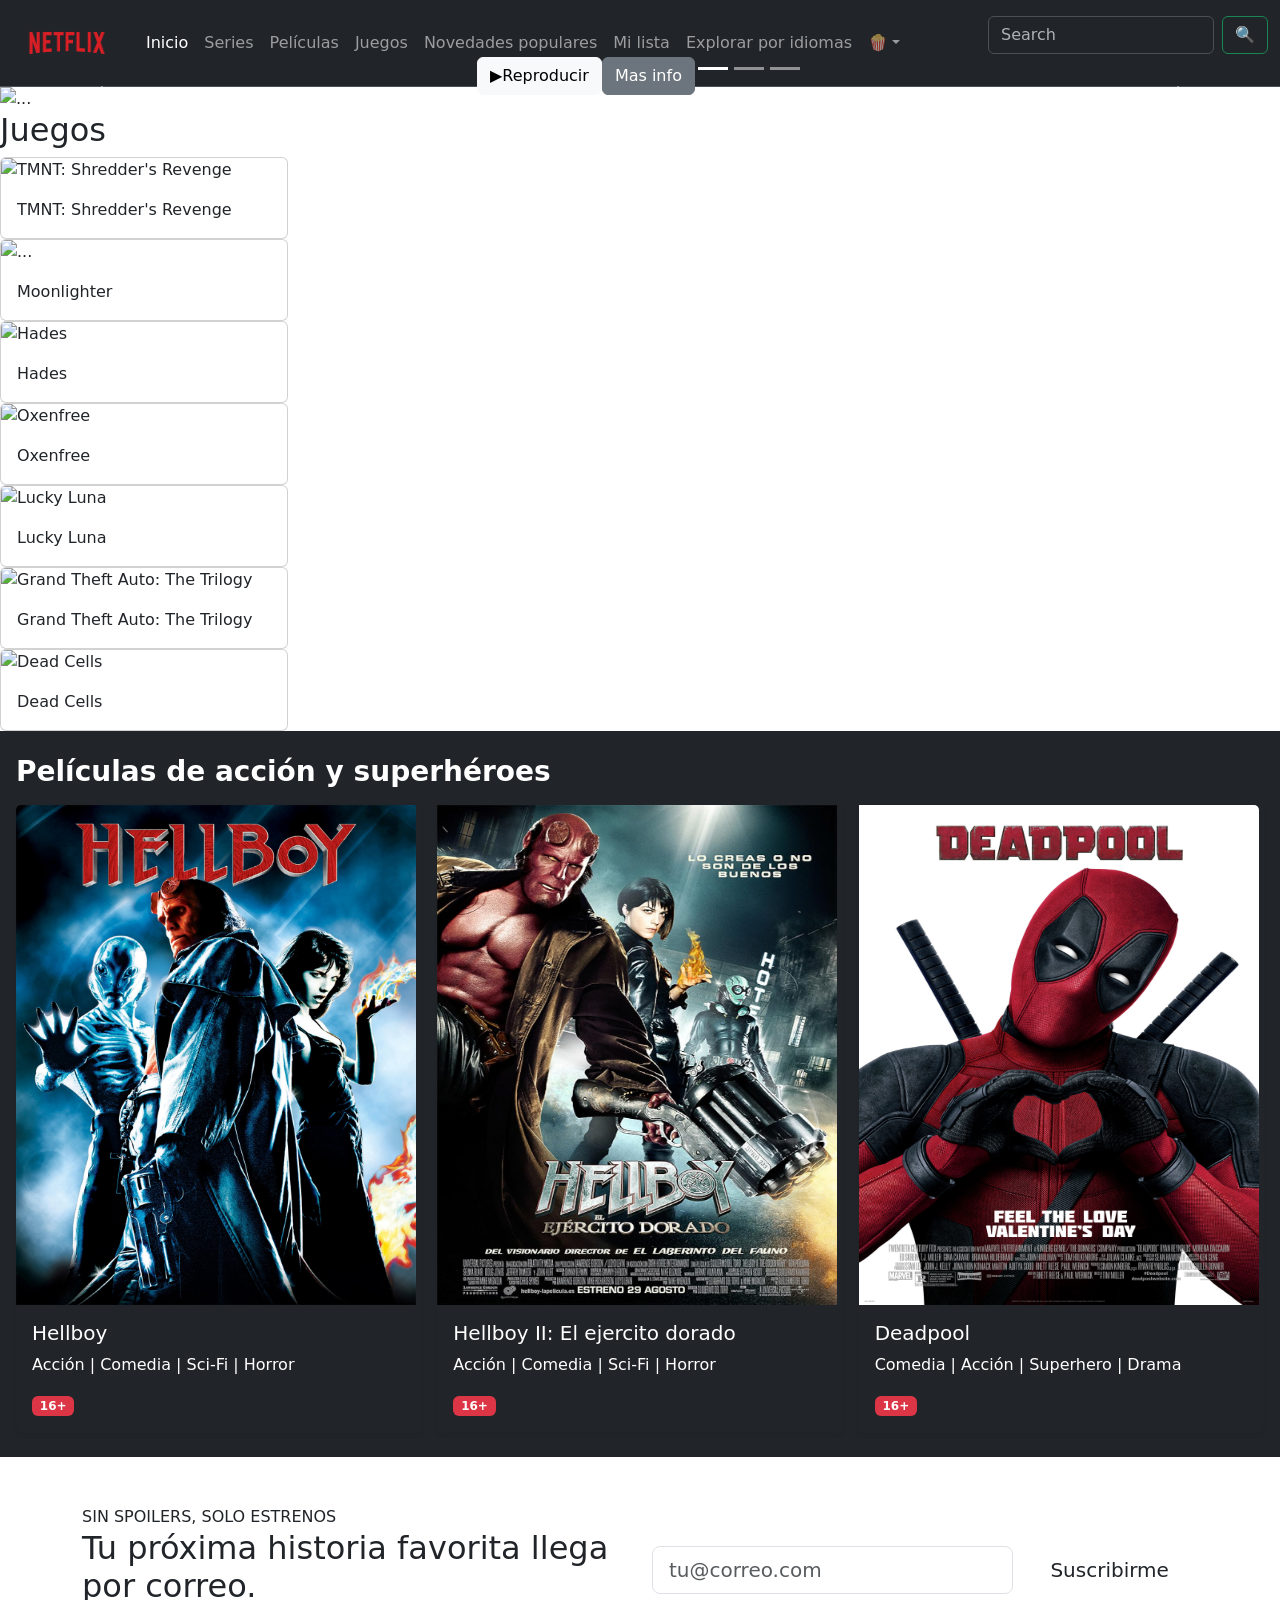
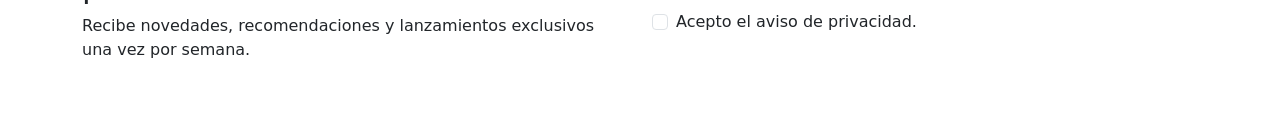
==== index.html @ c95ca537 "Merge pull request #9 from FernandoRupertoC/Alberto Nav bar versión final" ====
<!DOCTYPE html>
<html lang="en">
<head>
    <meta charset="UTF-8">
    <meta name="viewport" content="width=device-width, initial-scale=1.0">

    <title>Netflex</title>

    <!--!Este link es para usar Bootstrap-->
    <link href="https://cdn.jsdelivr.net/npm/bootstrap@5.3.8/dist/css/bootstrap.min.css" rel="stylesheet" integrity="sha384-sRIl4kxILFvY47J16cr9ZwB07vP4J8+LH7qKQnuqkuIAvNWLzeN8tE5YBujZqJLB" crossorigin="anonymous">
</head>
  <body>
      <!--
    ===========================
        Nav var de Netflex
    ===========================
    -->

<nav class="navbar navbar-expand-lg bg-dark border-bottom border-body" data-bs-theme="dark">
  <div class="container-fluid">
    <a class="navbar-brand" href="#"><img src="/navbarimages/Netflix-Logo-Streaming-Platform-765.png" alt="Netflix" width="110" height="60"></a>
    <button class="navbar-toggler" type="button" data-bs-toggle="collapse" data-bs-target="#navbarSupportedContent" aria-controls="navbarSupportedContent" aria-expanded="false" aria-label="Toggle navigation">
      <span class="navbar-toggler-icon"></span>
    </button>
    <div class="collapse navbar-collapse" id="navbarSupportedContent">
      <ul class="navbar-nav me-auto mb-2 mb-lg-0">
        <li class="nav-item">
          <a class="nav-link active" aria-current="page" href="#">Inicio</a>
        </li>
        <li class="nav-item">
          <a class="nav-link" href="#">Series</a>
        </li>
        <li class="nav-item">
          <a class="nav-link" href="#">Películas</a>
        </li>
        <li class="nav-item">
          <a class="nav-link" href="#">Juegos</a>
        </li>
        <li class="nav-item">
          <a class="nav-link" href="#">Novedades populares</a>
        </li>
        <li class="nav-item">
          <a class="nav-link" href="#">Mi lista</a>
        </li>
        <li class="nav-item">
          <a class="nav-link" href="#">Explorar por idiomas</a>
        </li>
        <li class="nav-item dropdown">
          <a class="nav-link dropdown-toggle" href="#" role="button" data-bs-toggle="dropdown" aria-expanded="false">
            🍿​
          </a>
          <ul class="dropdown-menu">
            <li><a class="dropdown-item" href="#">✏️​ Administrar perfiles</a></li>
            <li><a class="dropdown-item" href="#">​🔁​ Transferir perfil</a></li>
            <li><a class="dropdown-item" href="#">👤​ Cuenta</a></li>
            <li><a class="dropdown-item" href="#">​❔​ Centro de ayuda</a></li>
            <li><hr class="dropdown-divider"></li>
            <li><a class="dropdown-item" href="#">Cerrar sesión en Netflix</a></li>
          </ul>
        </li>
      </ul>
      <ul>
      <form class="d-flex" role="search">
        <input class="form-control me-2" type="search" placeholder="Search" aria-label="Search"/>
        <button class="btn btn-outline-success" type="submit">​🔍​</button>
      </form>
      </ul>
    </div>
  </div>
</nav>
    
 
 <!--*MAFER CARRUSEL-->

<div id="carouselExampleIndicators" class="carousel slide">
  <div class="carousel-indicators">
    <button type="button" class="btn btn-light">▶Reproducir</button>
    <hr>
    <button type="button" class="btn btn-secondary">Mas info</button>


    <button type="button" data-bs-target="#carouselExampleIndicators" data-bs-slide-to="0" class="active" aria-current="true" aria-label="Slide 1"></button>
    <button type="button" data-bs-target="#carouselExampleIndicators" data-bs-slide-to="1" aria-label="Slide 2"></button>
    <button type="button" data-bs-target="#carouselExampleIndicators" data-bs-slide-to="2" aria-label="Slide 3"></button>
  </div>
  <div class="carousel-inner">
    <div class="carousel-item active">
      <img src="https://is4-ssl.mzstatic.com/image/thumb/Video113/v4/2e/69/f1/2e69f1dd-d31d-38ae-198b-12a374a0526f/SPE_SPINSW_TH_SE_ARTWORK_SV_3840x2160_1QL6YU000000FZ.png/1200x675.jpg" class="d-block w-100" alt="...">
    </div>
    <div class="carousel-item">
      <img src="https://www.beartai.com/wp-content/uploads/2024/06/FI_Demon-Slayer-Kimetsu-no-Yaiba-the-Movie-Infinity-Castle-Arc-1320x693.jpg" class="d-block w-100" alt="...">
    <script src="https://cdn.jsdelivr.net/npm/bootstrap@5.3.3/dist/js/bootstrap.bundle.min.js"></script>
  <script src="script.js"></script>
    </div>
    <div class="carousel-item">
      <img src="https://img.youtube.com/vi/kQdEHQLHDAI/maxresdefault.jpg" class="d-block w-100" alt="...">
    </div>
  </div>
  <button class="carousel-control-prev" type="button" data-bs-target="#carouselExampleIndicators" data-bs-slide="prev">
    <span class="carousel-control-prev-icon" aria-hidden="true"></span>
    <span class="visually-hidden">Previous</span>
  </button>
  <button class="carousel-control-next" type="button" data-bs-target="#carouselExampleIndicators" data-bs-slide="next">
    <span class="carousel-control-next-icon" aria-hidden="true"></span>
    <span class="visually-hidden">Next</span>
  </button>
</div>

 <!--*MAFER CARRUSEL-->

    <h2>Juegos</h2>

<div class="contenedor-tarjetas">
<div class="card " style="width: 18rem;">
  <img src="https://articles-img.sftcdn.net/t_article_cover_l/auto-mapping-folder/sites/2/2023/01/tortugas-ninja-netflix.jpg" class="card-img-top" alt="TMNT: Shredder's Revenge">
  <div class="card-body">
    <p class="card-text">TMNT: Shredder's Revenge</p>
  </div>
</div>

    <div class="card " style="width: 18rem;">
  <img src="https://occ-0-3012-1009.1.nflxso.net/dnm/api/v6/0Qzqdxw-HG1AiOKLWWPsFOUDA2E/AAAABYwStB2NzxC0KpirjrKNgw7plBpeJzs1xCyd0CqsiJ8aAxTYHX8dlCqKi4MT5ssxJWsmOSenJ6CgERBZUssrP_tGD2C7b0C5T-BqdUmakwvCVeO9McRZUefPr0LwXe8zsK9tn-_jPRw.jpg?r=7d8" class="card-img-top" alt="...">
  <div class="card-body">
    <p class="card-text">Moonlighter</p>
  </div>
</div>


<div class="card" style="width: 18rem;">
  <img src="https://tse1.mm.bing.net/th/id/OIP.4-9qTbn08HLfIDRMnnzxEQHaEK?r=0&rs=1&pid=ImgDetMain&o=7&rm=3" class="card-img-top " alt="Hades">
  <div class="card-body">
    <p class="card-text">Hades</p>
  </div>
</div>

<div class="card" style="width: 18rem;">
  <img src="https://static0.gamerantimages.com/wordpress/wp-content/uploads/2022/09/oxenfree-netflix-edition.jpg" class="card-img-top" alt="Oxenfree">
  <div class="card-body">
    <p class="card-text">Oxenfree</p>
  </div>
</div>

<div class="card" style="width: 18rem;">
  <img src="https://tse2.mm.bing.net/th/id/OIP.qDnsxLvu_Z06v_6sjwwx9AHaEK?r=0&rs=1&pid=ImgDetMain&o=7&rm=3" class="card-img-top" alt="Lucky Luna">
  <div class="card-body">
    <p class="card-text">Lucky Luna</p>
  </div>
</div>

<div class="card" style="width: 18rem;">
  <img src="https://www.rockstarmag.fr/wp-content/uploads/2021/11/vague-nouvelles-images-gta-the-trilogy-the-definitive-edition-uai-1440x1080.jpg" class="card-img-top" alt="Grand Theft Auto: The Trilogy">
  <div class="card-body">
    <p class="card-text">Grand Theft Auto: The Trilogy</p>
  </div>
</div>

<div class="card" style="width: 18rem;">
  <img src="https://play-lh.googleusercontent.com/atNdlGVz0zpkbMSrHuparJNch_oDaVueNxjCQTTTBeqK8bAAABjW4ueODRUMDh5m9lw" class="card-img-top" alt="Dead Cells">
  <div class="card-body">
    <p class="card-text">Dead Cells</p>
  </div>
</div>
</div>
 
    <!--*Cards by devani-->
<section class="netflix-catalog bg-dark text-white py-4 px-3">
  <h3 class="mb-3 fw-bold">Películas de acción y superhéroes</h3>
  <div class="card-group gap-3">

  <!--Película Hellboy-->
    <div class="card bg-dark text-white border-0 shadow-sm">
      <img src="assets/hellboy.jpg" class="card-img-top img-fluid" style="width:400px; height: 500px;" alt="Hellboy">
      <div class="card-body">
        <h5 class="card-title">Hellboy</h5>
        <p class="card-text">Acción | Comedia | Sci-Fi | Horror</p>
        <span class="badge bg-danger">16+</span>
      </div>
    </div>

    <!--Película Hellboy II-->
    <div class="card bg-dark text-white border-0 shadow-sm">
      <img src="assets/hellboy2.jpg" class="card-img-top img-fluid" style="width:400px; height: 500px;" alt="Hellboy II: El ejercito dorado">
      <div class="card-body">
        <h5 class="card-title">Hellboy II: El ejercito dorado</h5>
        <p class="card-text">Acción | Comedia | Sci-Fi | Horror</p>
        <span class="badge bg-danger">16+</span>
      </div>
    </div>

    <!--Película Deadpool-->
    <div class="card bg-dark text-white border-0 shadow-sm">
      <img src="assets/deadpool.jpg" class="card-img-top img-fluid" style="width:400px; height: 500px;" alt="...">
      <div class="card-body">
        <h5 class="card-title">Deadpool</h5>
        <p class="card-text">Comedia | Acción | Superhero | Drama</p>
        <span class="badge bg-danger">16+</span>
      </div>
    </div>
  </div>

</section>

    
<!-- Sección completa del formulario -->
<section class="container py-5">

    <div class="newsletter row g-4 align-items-center">

        <!-- Texto del lado izquierdo -->
        <div class="col-lg-6 newsletter-texto">

            <span class="sobrelinea">
                SIN SPOILERS, SOLO ESTRENOS
            </span>

            <h2>
                Tu próxima historia favorita llega por correo.
            </h2>

            <p>
                Recibe novedades, recomendaciones y lanzamientos
                exclusivos una vez por semana.
            </p>

        </div>

        <!-- Formulario del lado derecho -->
        <div class="col-lg-6">

            <!-- Alerta de confirmación -->
            <div
                id="mensajeExito"
                class="alert alert-success alert-dismissible fade d-none"
                role="alert">

                <strong>¡Registro completo!</strong>
                Revisa tu correo para confirmar.

                <button
                    type="button"
                    class="btn-close"
                    aria-label="Cerrar">
                </button>

            </div>

            <form id="formularioSuscripcion" class="row g-2">

                <!-- Correo electrónico -->
                <div class="col-md-8">

                    <label for="correo" class="visually-hidden">
                        Correo electrónico
                    </label>




                    <input
                        id="correo"
                        class="form-control form-control-lg"
                        type="email"
                        placeholder="tu@correo.com"
                        required>


                </div>

                <!-- Botón -->
                <div class="col-md-4 d-grid">

                    <button
                        class="btn btn-acento btn-lg"
                        type="submit">

                        Suscribirme
                    </button>

                </div>

                <!-- Aviso de privacidad -->
                <div class="col-12 mt-3">

                    <div class="form-check">

                        <input
                            class="form-check-input"
                            type="checkbox"
                            id="privacidad"
                            required>

                        <label
                            class="form-check-label"
                            for="privacidad">

                            Acepto el aviso de privacidad.
                        </label>

                    </div>

                </div>

            </form>

        </div>

    </div>

</section>

    


   <!--!Este va hasta el final del body-->
    <script src="https://cdn.jsdelivr.net/npm/bootstrap@5.3.8/dist/js/bootstrap.bundle.min.js" integrity="sha384-FKyoEForCGlyvwx9Hj09JcYn3nv7wiPVlz7YYwJrWVcXK/BmnVDxM+D2scQbITxI" crossorigin="anonymous"></script>
</body>
</html>
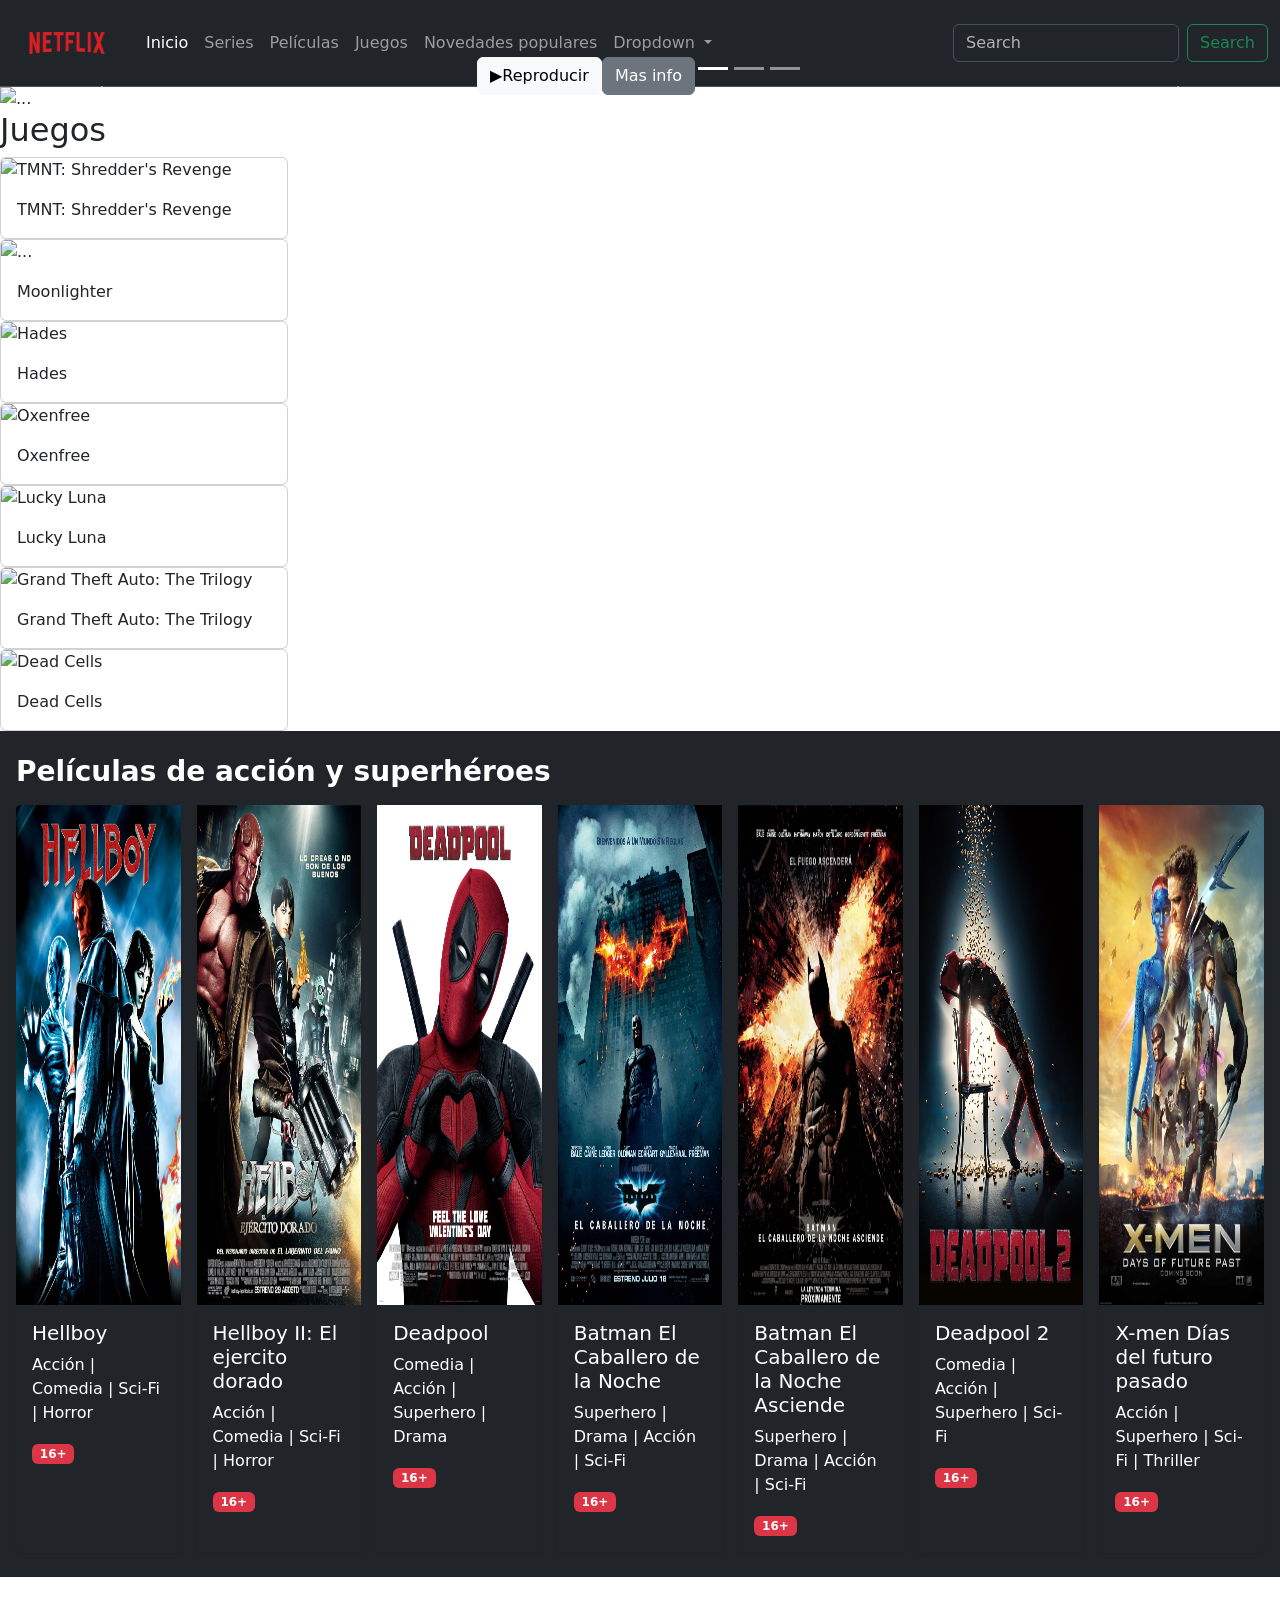
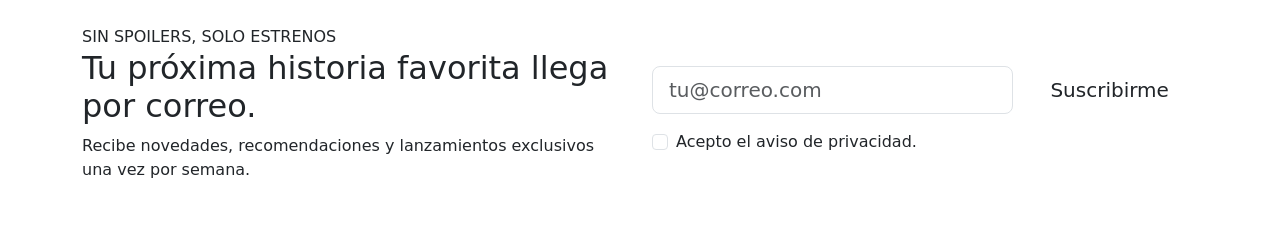
==== commit 1155817d: "Se agregaron más cards de películas" ====
--- a/index.html
+++ b/index.html
@@ -39,32 +39,22 @@
         <li class="nav-item">
           <a class="nav-link" href="#">Novedades populares</a>
         </li>
-        <li class="nav-item">
-          <a class="nav-link" href="#">Mi lista</a>
-        </li>
-        <li class="nav-item">
-          <a class="nav-link" href="#">Explorar por idiomas</a>
-        </li>
         <li class="nav-item dropdown">
           <a class="nav-link dropdown-toggle" href="#" role="button" data-bs-toggle="dropdown" aria-expanded="false">
-            🍿​
+            Dropdown
           </a>
           <ul class="dropdown-menu">
-            <li><a class="dropdown-item" href="#">✏️​ Administrar perfiles</a></li>
-            <li><a class="dropdown-item" href="#">​🔁​ Transferir perfil</a></li>
-            <li><a class="dropdown-item" href="#">👤​ Cuenta</a></li>
-            <li><a class="dropdown-item" href="#">​❔​ Centro de ayuda</a></li>
+            <li><a class="dropdown-item" href="#">Action</a></li>
+            <li><a class="dropdown-item" href="#">Another action</a></li>
             <li><hr class="dropdown-divider"></li>
-            <li><a class="dropdown-item" href="#">Cerrar sesión en Netflix</a></li>
+            <li><a class="dropdown-item" href="#">Something else here</a></li>
           </ul>
         </li>
       </ul>
-      <ul>
       <form class="d-flex" role="search">
         <input class="form-control me-2" type="search" placeholder="Search" aria-label="Search"/>
-        <button class="btn btn-outline-success" type="submit">​🔍​</button>
+        <button class="btn btn-outline-success" type="submit">Search</button>
       </form>
-      </ul>
     </div>
   </div>
 </nav>
@@ -169,7 +159,7 @@
 
   <!--Película Hellboy-->
     <div class="card bg-dark text-white border-0 shadow-sm">
-      <img src="assets/hellboy.jpg" class="card-img-top img-fluid" style="width:400px; height: 500px;" alt="Hellboy">
+      <img src="assets/hellboy.jpg" class="card-img-top img-fluid" style="width:300px; height: 500px;" alt="Hellboy">
       <div class="card-body">
         <h5 class="card-title">Hellboy</h5>
         <p class="card-text">Acción | Comedia | Sci-Fi | Horror</p>
@@ -179,7 +169,7 @@
 
     <!--Película Hellboy II-->
     <div class="card bg-dark text-white border-0 shadow-sm">
-      <img src="assets/hellboy2.jpg" class="card-img-top img-fluid" style="width:400px; height: 500px;" alt="Hellboy II: El ejercito dorado">
+      <img src="assets/hellboy2.jpg" class="card-img-top img-fluid" style="width:300px; height: 500px;" alt="Hellboy II: El ejercito dorado">
       <div class="card-body">
         <h5 class="card-title">Hellboy II: El ejercito dorado</h5>
         <p class="card-text">Acción | Comedia | Sci-Fi | Horror</p>
@@ -189,13 +179,55 @@
 
     <!--Película Deadpool-->
     <div class="card bg-dark text-white border-0 shadow-sm">
-      <img src="assets/deadpool.jpg" class="card-img-top img-fluid" style="width:400px; height: 500px;" alt="...">
+      <img src="assets/deadpool.jpg" class="card-img-top img-fluid" style="width:300px; height: 500px;" alt="Deadpool">
       <div class="card-body">
         <h5 class="card-title">Deadpool</h5>
         <p class="card-text">Comedia | Acción | Superhero | Drama</p>
         <span class="badge bg-danger">16+</span>
       </div>
     </div>
+
+    <!--Película Batman:Dark Knight-->
+    <div class="card bg-dark text-white border-0 shadow-sm">
+      <img src="assets/batman-darknight.jpg" class="card-img-top img-fluid" style="width:300px; height: 500px;" alt="Batman El Caballero de la Noche">
+      <div class="card-body">
+        <h5 class="card-title">Batman El Caballero de la Noche</h5>
+        <p class="card-text">Superhero | Drama | Acción | Sci-Fi </p>
+        <span class="badge bg-danger">16+</span>
+      </div>
+    </div>
+
+    <!--Película Batman:El caballero de la noche asciende-->
+    <div class="card bg-dark text-white border-0 shadow-sm">
+      <img src="assets/batman-asciende.png" class="card-img-top img-fluid" style="width:300px; height: 500px;" alt="Batman El Caballero de la Noche Asciende">
+      <div class="card-body">
+        <h5 class="card-title">Batman El Caballero de la Noche Asciende</h5>
+        <p class="card-text">Superhero | Drama | Acción | Sci-Fi </p>
+        <span class="badge bg-danger">16+</span>
+      </div>
+    </div>
+
+    <!--Película Deadpool 2-->
+    <div class="card bg-dark text-white border-0 shadow-sm">
+      <img src="assets/deadpool2.jpeg" class="card-img-top img-fluid" style="width:300px; height: 500px;" alt="Deadpool 2">
+      <div class="card-body">
+        <h5 class="card-title">Deadpool 2</h5>
+        <p class="card-text">Comedia | Acción | Superhero | Sci-Fi </p>
+        <span class="badge bg-danger">16+</span>
+      </div>
+    </div>
+
+    <!--Película X-men Días del futuro pasado-->
+    <div class="card bg-dark text-white border-0 shadow-sm">
+      <img src="assets/x-men-diasfuturopasado.jpg" class="card-img-top img-fluid" style="width:300px; height: 500px;" alt="X-men Días del futuro pasado">
+      <div class="card-body">
+        <h5 class="card-title">X-men Días del futuro pasado</h5>
+        <p class="card-text">Acción | Superhero | Sci-Fi | Thriller</p>
+        <span class="badge bg-danger">16+</span>
+      </div>
+    </div>
+
+
   </div>
 
 </section>
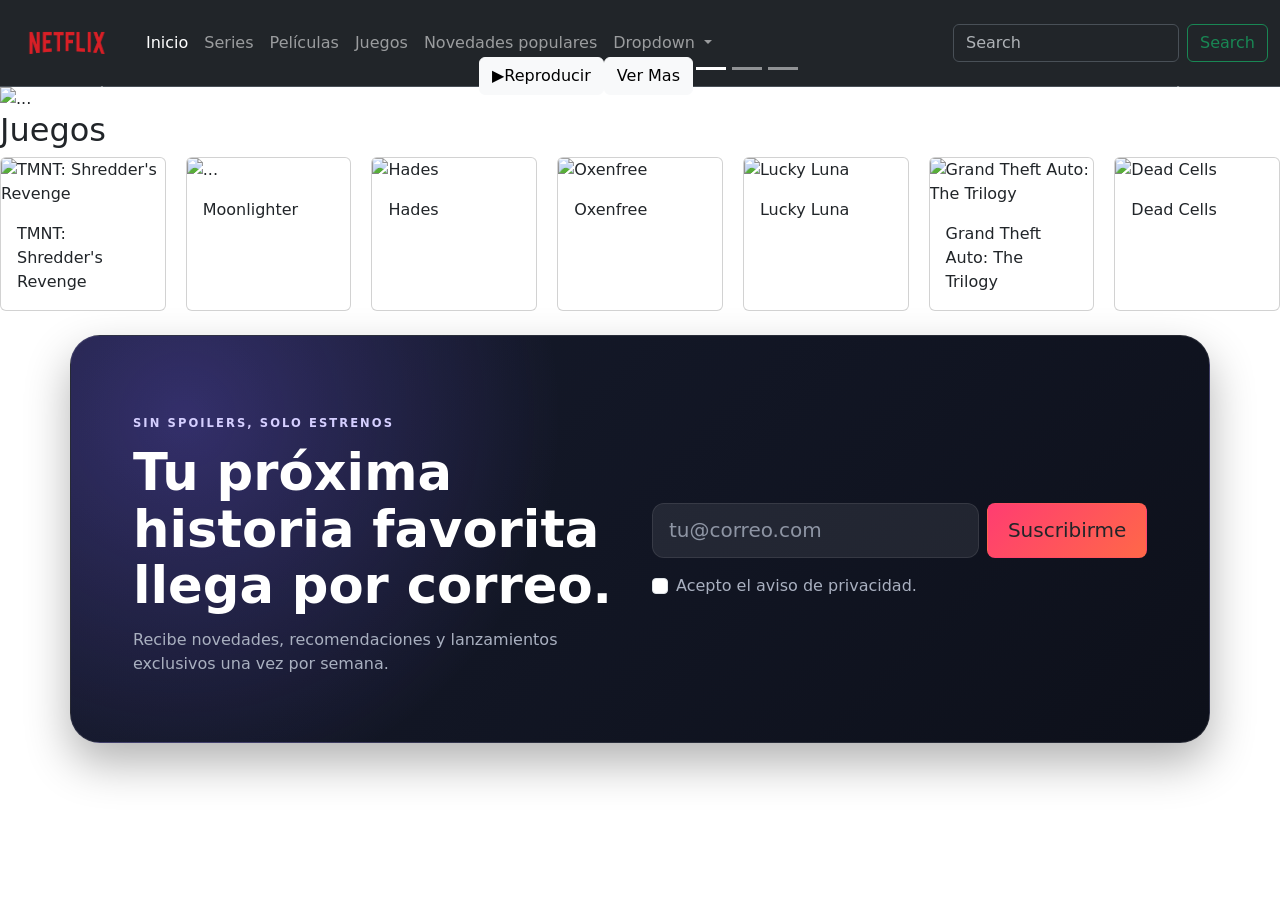
==== commit c2c0e08c: "modal spiderman into universe" ====
--- a/index.html
+++ b/index.html
@@ -3,12 +3,18 @@
 <head>
     <meta charset="UTF-8">
     <meta name="viewport" content="width=device-width, initial-scale=1.0">
-
+    <title>Document</title>
+    <!-- Bootstrap CSS -->
+    <link
+    href="https://cdn.jsdelivr.net/npm/bootstrap@5.3.3/dist/css/bootstrap.min.css"
+    rel="stylesheet">
+    <link rel="stylesheet" href="styles.css">
     <title>Netflex</title>
 
     <!--!Este link es para usar Bootstrap-->
     <link href="https://cdn.jsdelivr.net/npm/bootstrap@5.3.8/dist/css/bootstrap.min.css" rel="stylesheet" integrity="sha384-sRIl4kxILFvY47J16cr9ZwB07vP4J8+LH7qKQnuqkuIAvNWLzeN8tE5YBujZqJLB" crossorigin="anonymous">
-</head>
+
+  </head>
   <body>
       <!--
     ===========================
@@ -64,9 +70,20 @@
 
 <div id="carouselExampleIndicators" class="carousel slide">
   <div class="carousel-indicators">
-    <button type="button" class="btn btn-light">▶Reproducir</button>
+    <button type="button" class="btn btn-light" >▶Reproducir</button>
     <hr>
-    <button type="button" class="btn btn-secondary">Mas info</button>
+     <button type="button" class="btn btn-light" >Ver Mas</button>
+    <!--
+     <button
+    type="button"
+    class="btn btn-light"
+    data-bs-toggle="modal"
+    data-bs-target="#modalSpiderman">
+
+    Ver más
+</button>
+    -->
+   
 
 
     <button type="button" data-bs-target="#carouselExampleIndicators" data-bs-slide-to="0" class="active" aria-current="true" aria-label="Slide 1"></button>
@@ -75,7 +92,8 @@
   </div>
   <div class="carousel-inner">
     <div class="carousel-item active">
-      <img src="https://is4-ssl.mzstatic.com/image/thumb/Video113/v4/2e/69/f1/2e69f1dd-d31d-38ae-198b-12a374a0526f/SPE_SPINSW_TH_SE_ARTWORK_SV_3840x2160_1QL6YU000000FZ.png/1200x675.jpg" class="d-block w-100" alt="...">
+      <img  data-bs-toggle="modal"
+    data-bs-target="#modalSpiderman" src="https://is4-ssl.mzstatic.com/image/thumb/Video113/v4/2e/69/f1/2e69f1dd-d31d-38ae-198b-12a374a0526f/SPE_SPINSW_TH_SE_ARTWORK_SV_3840x2160_1QL6YU000000FZ.png/1200x675.jpg" class="d-block w-100" alt="...">
     </div>
     <div class="carousel-item">
       <img src="https://www.beartai.com/wp-content/uploads/2024/06/FI_Demon-Slayer-Kimetsu-no-Yaiba-the-Movie-Infinity-Castle-Arc-1320x693.jpg" class="d-block w-100" alt="...">
@@ -83,7 +101,8 @@
   <script src="script.js"></script>
     </div>
     <div class="carousel-item">
-      <img src="https://img.youtube.com/vi/kQdEHQLHDAI/maxresdefault.jpg" class="d-block w-100" alt="...">
+      <img data-bs-toggle="modal"
+    data-bs-target="#modalYou" src="https://img.youtube.com/vi/kQdEHQLHDAI/maxresdefault.jpg" class="d-block w-100" alt="...">
     </div>
   </div>
   <button class="carousel-control-prev" type="button" data-bs-target="#carouselExampleIndicators" data-bs-slide="prev">
@@ -151,87 +170,6 @@
   </div>
 </div>
 </div>
- 
-    <!--*Cards by devani-->
-<section class="netflix-catalog bg-dark text-white py-4 px-3">
-  <h3 class="mb-3 fw-bold">Películas de acción y superhéroes</h3>
-  <div class="card-group gap-3">
-
-  <!--Película Hellboy-->
-    <div class="card bg-dark text-white border-0 shadow-sm">
-      <img src="assets/hellboy.jpg" class="card-img-top img-fluid" style="width:300px; height: 500px;" alt="Hellboy">
-      <div class="card-body">
-        <h5 class="card-title">Hellboy</h5>
-        <p class="card-text">Acción | Comedia | Sci-Fi | Horror</p>
-        <span class="badge bg-danger">16+</span>
-      </div>
-    </div>
-
-    <!--Película Hellboy II-->
-    <div class="card bg-dark text-white border-0 shadow-sm">
-      <img src="assets/hellboy2.jpg" class="card-img-top img-fluid" style="width:300px; height: 500px;" alt="Hellboy II: El ejercito dorado">
-      <div class="card-body">
-        <h5 class="card-title">Hellboy II: El ejercito dorado</h5>
-        <p class="card-text">Acción | Comedia | Sci-Fi | Horror</p>
-        <span class="badge bg-danger">16+</span>
-      </div>
-    </div>
-
-    <!--Película Deadpool-->
-    <div class="card bg-dark text-white border-0 shadow-sm">
-      <img src="assets/deadpool.jpg" class="card-img-top img-fluid" style="width:300px; height: 500px;" alt="Deadpool">
-      <div class="card-body">
-        <h5 class="card-title">Deadpool</h5>
-        <p class="card-text">Comedia | Acción | Superhero | Drama</p>
-        <span class="badge bg-danger">16+</span>
-      </div>
-    </div>
-
-    <!--Película Batman:Dark Knight-->
-    <div class="card bg-dark text-white border-0 shadow-sm">
-      <img src="assets/batman-darknight.jpg" class="card-img-top img-fluid" style="width:300px; height: 500px;" alt="Batman El Caballero de la Noche">
-      <div class="card-body">
-        <h5 class="card-title">Batman El Caballero de la Noche</h5>
-        <p class="card-text">Superhero | Drama | Acción | Sci-Fi </p>
-        <span class="badge bg-danger">16+</span>
-      </div>
-    </div>
-
-    <!--Película Batman:El caballero de la noche asciende-->
-    <div class="card bg-dark text-white border-0 shadow-sm">
-      <img src="assets/batman-asciende.png" class="card-img-top img-fluid" style="width:300px; height: 500px;" alt="Batman El Caballero de la Noche Asciende">
-      <div class="card-body">
-        <h5 class="card-title">Batman El Caballero de la Noche Asciende</h5>
-        <p class="card-text">Superhero | Drama | Acción | Sci-Fi </p>
-        <span class="badge bg-danger">16+</span>
-      </div>
-    </div>
-
-    <!--Película Deadpool 2-->
-    <div class="card bg-dark text-white border-0 shadow-sm">
-      <img src="assets/deadpool2.jpeg" class="card-img-top img-fluid" style="width:300px; height: 500px;" alt="Deadpool 2">
-      <div class="card-body">
-        <h5 class="card-title">Deadpool 2</h5>
-        <p class="card-text">Comedia | Acción | Superhero | Sci-Fi </p>
-        <span class="badge bg-danger">16+</span>
-      </div>
-    </div>
-
-    <!--Película X-men Días del futuro pasado-->
-    <div class="card bg-dark text-white border-0 shadow-sm">
-      <img src="assets/x-men-diasfuturopasado.jpg" class="card-img-top img-fluid" style="width:300px; height: 500px;" alt="X-men Días del futuro pasado">
-      <div class="card-body">
-        <h5 class="card-title">X-men Días del futuro pasado</h5>
-        <p class="card-text">Acción | Superhero | Sci-Fi | Thriller</p>
-        <span class="badge bg-danger">16+</span>
-      </div>
-    </div>
-
-
-  </div>
-
-</section>
-
     
 <!-- Sección completa del formulario -->
 <section class="container py-5">
@@ -340,6 +278,247 @@
 
 </section>
 
+<!-- ==========================================
+     MODAL DE SPIDER-MAN
+     ========================================== -->
+
+<div
+    class="modal fade"
+    id="modalSpiderman"
+    tabindex="-1">
+
+    <!-- modal-lg = modal grande
+         modal-dialog-centered = modal centrado -->
+    <div class="modal-dialog modal-lg modal-dialog-centered">
+
+        <!-- Contenido del modal -->
+        <div class="modal-content bg-dark text-white">
+
+
+            <!-- ==================================
+                 ENCABEZADO
+                 ================================== -->
+
+            <div class="modal-header">
+
+                <!-- Título de la película -->
+                <h5 class="modal-title">
+                    Spider-Man: Into the Spider-Verse
+                </h5>
+
+                <!-- Botón para cerrar -->
+                <button
+                    type="button"
+                    class="btn-close btn-close-white"
+                    data-bs-dismiss="modal">
+                </button>
+
+            </div>
+
+
+            <!-- ==================================
+                 CUERPO
+                 ================================== -->
+
+            <div class="modal-body">
+
+                <!-- Imagen responsiva -->
+                <img
+                    src="https://image.tmdb.org/t/p/original/8Vt6mWEReuy4Of61Lnj5Xj704m8.jpg"
+                    class="img-fluid rounded mb-3"
+                    alt="Spider-Man Into the Spider-Verse">
+
+
+                <!-- Título -->
+                <h3 class="text-danger">
+                    Spider-Man: Into the Spider-Verse
+                </h3>
+
+
+                <!-- Información de la película -->
+                <p class="text-secondary">
+                    2018 | Animación | Acción | Aventura
+                </p>
+
+
+                <!-- Resumen -->
+                <p>
+                    Miles Morales descubre que existen diferentes
+                    versiones de Spider-Man provenientes de otros
+                    universos.
+
+                    Juntos tendrán que aprender a trabajar en equipo
+                    para detener una amenaza que podría destruir
+                    todos sus mundos.
+                </p>
+
+
+                <!-- Botones -->
+                <div class="d-flex gap-2">
+
+                    <!-- Botón principal -->
+                    <a
+    href="https://www.youtube.com/watch?v=g4Hbz2jLxvQ"
+    target="_blank"
+    class="btn btn-danger">
+
+    ▶ Ver tráiler </a>
+
+                    <!-- Botón secundario -->
+                    <button class="btn btn-outline-light">
+                        + Mi lista
+                    </button>
+
+                </div>
+
+            </div>
+
+
+            <!-- ==================================
+                 PIE DEL MODAL
+                 ================================== -->
+
+            <div class="modal-footer">
+
+                <!-- Botón para cerrar -->
+                <button
+                    type="button"
+                    class="btn btn-secondary"
+                    data-bs-dismiss="modal">
+
+                    Cerrar
+
+                </button>
+
+            </div>
+
+        </div>
+
+    </div>
+
+</div>
+
+<!-- ==========================================
+     MODAL DE LA SERIE YOU - eduardo
+     ========================================== -->
+
+<div
+    class="modal fade"
+    id="modalYou"
+    tabindex="-1">
+
+    <!-- Modal grande y centrado -->
+    <div class="modal-dialog modal-lg modal-dialog-centered">
+
+        <!-- Contenido del modal -->
+        <div class="modal-content bg-dark text-white">
+
+
+            <!-- ==================================
+                 ENCABEZADO
+                 ================================== -->
+
+            <div class="modal-header">
+
+                <!-- Nombre de la serie -->
+                <h5 class="modal-title">
+                    You
+                </h5>
+
+                <!-- Botón para cerrar -->
+                <button
+                    type="button"
+                    class="btn-close btn-close-white"
+                    data-bs-dismiss="modal">
+                </button>
+
+            </div>
+
+
+            <!-- ==================================
+                 CUERPO DEL MODAL
+                 ================================== -->
+
+            <div class="modal-body">
+
+                <!-- Imagen de la serie -->
+                <img
+                    src="https://encrypted-tbn0.gstatic.com/images?q=tbn:ANd9GcQsD4HFgUeTWDeY7WNCWT97vHaSqbUR6M2dB5gC47zTYA&s=10"
+                    class="img-fluid rounded mb-3"
+                    alt="Serie You">
+
+
+                <!-- Título -->
+                <h3 class="text-danger">
+                    You
+                </h3>
+
+
+                <!-- Información -->
+                <p class="text-secondary">
+                    2018 | Drama | Suspenso | Thriller
+                </p>
+
+
+                <!-- Resumen -->
+                <p>
+                    Joe Goldberg es un hombre aparentemente encantador
+                    que se obsesiona con las personas que le interesan.
+                </p>
+
+                <p>
+                    Utilizando las redes sociales y la tecnología,
+                    comienza a investigar sus vidas hasta llevar su
+                    obsesión demasiado lejos.
+                </p>
+
+
+                <!-- Botones -->
+                <div class="d-flex gap-2">
+
+                    <!-- Botón principal -->
+                   <a
+    href="https://www.youtube.com/watch?v=6YD0viMgZpg"
+    target="_blank"
+    class="btn btn-danger">
+
+    ▶ Ver tráiler
+
+</a>
+
+                    <!-- Botón secundario -->
+                    <button class="btn btn-outline-light">
+                        + Mi lista
+                    </button>
+
+                </div>
+
+            </div>
+
+
+            <!-- ==================================
+                 PIE DEL MODAL
+                 ================================== -->
+
+            <div class="modal-footer">
+
+                <!-- Botón cerrar -->
+                <button
+                    type="button"
+                    class="btn btn-secondary"
+                    data-bs-dismiss="modal">
+
+                    Cerrar
+
+                </button>
+
+            </div>
+
+        </div>
+
+    </div>
+
+</div>
     
 
 
@@ -347,4 +526,3 @@
     <script src="https://cdn.jsdelivr.net/npm/bootstrap@5.3.8/dist/js/bootstrap.bundle.min.js" integrity="sha384-FKyoEForCGlyvwx9Hj09JcYn3nv7wiPVlz7YYwJrWVcXK/BmnVDxM+D2scQbITxI" crossorigin="anonymous"></script>
 </body>
 </html>
-
--- a/styles.css
+++ b/styles.css
@@ -0,0 +1,171 @@
+
+.contenedor-tarjetas {
+    display: flex;
+    gap: 20px;
+}
+
+
+
+/** Fondo general de la página */
+body {
+    margin: 0;
+
+    color: white;
+
+    background-color: #07090f;
+
+    font-family: Arial, Helvetica, sans-serif;
+}
+
+/** Contenedor completo del formulario */
+.newsletter {
+    padding: 50px;
+
+    background:
+        radial-gradient(
+            circle at 10% 20%,
+            rgba(123, 97, 255, 0.30),
+            transparent 35%
+        ),
+        linear-gradient(
+            135deg,
+            #161b2d,
+            #0d101a
+        );
+
+    border: 1px solid rgba(255, 255, 255, 0.10);
+
+    border-radius: 30px;
+
+    box-shadow: 0 20px 45px rgba(0, 0, 0, 0.30);
+}
+
+/** Texto pequeño encima del título */
+.sobrelinea {
+    color: #d5cfff;
+
+    font-size: 0.72rem;
+
+    font-weight: bold;
+
+    letter-spacing: 0.18em;
+}
+
+/** Título principal */
+.newsletter h2 {
+    margin: 10px 0 15px;
+
+    color: white;
+
+    font-size: clamp(2rem, 4vw, 3.2rem);
+
+    font-weight: bold;
+
+    line-height: 1.1;
+}
+
+/** Descripción y aviso de privacidad */
+.newsletter p,
+.newsletter .form-check-label {
+    color: #a9b0c0;
+}
+
+/** Espacio entre el texto y el formulario */
+.newsletter-texto {
+    padding-right: 50px;
+}
+
+/** Campo de correo electrónico */
+.newsletter .form-control {
+    min-height: 55px;
+
+    color: white;
+
+    background-color: rgba(255, 255, 255, 0.08);
+
+    border: 1px solid rgba(255, 255, 255, 0.16);
+
+    border-radius: 12px;
+}
+
+/** Texto provisional del campo */
+.newsletter .form-control::placeholder {
+    color: #8e95a4;
+}
+
+/** Campo seleccionado */
+.newsletter .form-control:focus {
+    color: white;
+
+    background-color: rgba(255, 255, 255, 0.12);
+
+    border-color: #ff3d71;
+
+    box-shadow: 0 0 0 4px rgba(255, 61, 113, 0.20);
+}
+
+/** Botón de suscripción */
+.btn-acento {
+    min-height: 55px;
+
+    color: white;
+
+    background: linear-gradient(
+        135deg,
+        #ff3d71,
+        #ff6848
+    );
+
+    border: none;
+
+    border-radius: 12px;
+
+    font-weight: bold;
+}
+
+/** Efecto del botón */
+.btn-acento:hover {
+    color: white;
+
+    filter: brightness(1.1);
+
+    transform: translateY(-2px);
+}
+
+/** Casilla seleccionada */
+.form-check-input:checked {
+    background-color: #ff3d71;
+
+    border-color: #ff3d71;
+}
+
+/** Adaptación para tabletas y celulares */
+@media (max-width: 991px) {
+    .newsletter {
+        padding: 35px 25px;
+    }
+
+    .newsletter-texto {
+        margin-bottom: 20px;
+
+        padding-right: 0;
+    }
+}
+
+/** Adaptación para celulares */
+@media (max-width: 575px) {
+    .newsletter {
+        padding: 30px 18px;
+
+        border-radius: 20px;
+    }
+
+    .newsletter h2 {
+        font-size: 2rem;
+    }
+
+    .btn-acento {
+        width: 100%;
+    }
+
+}
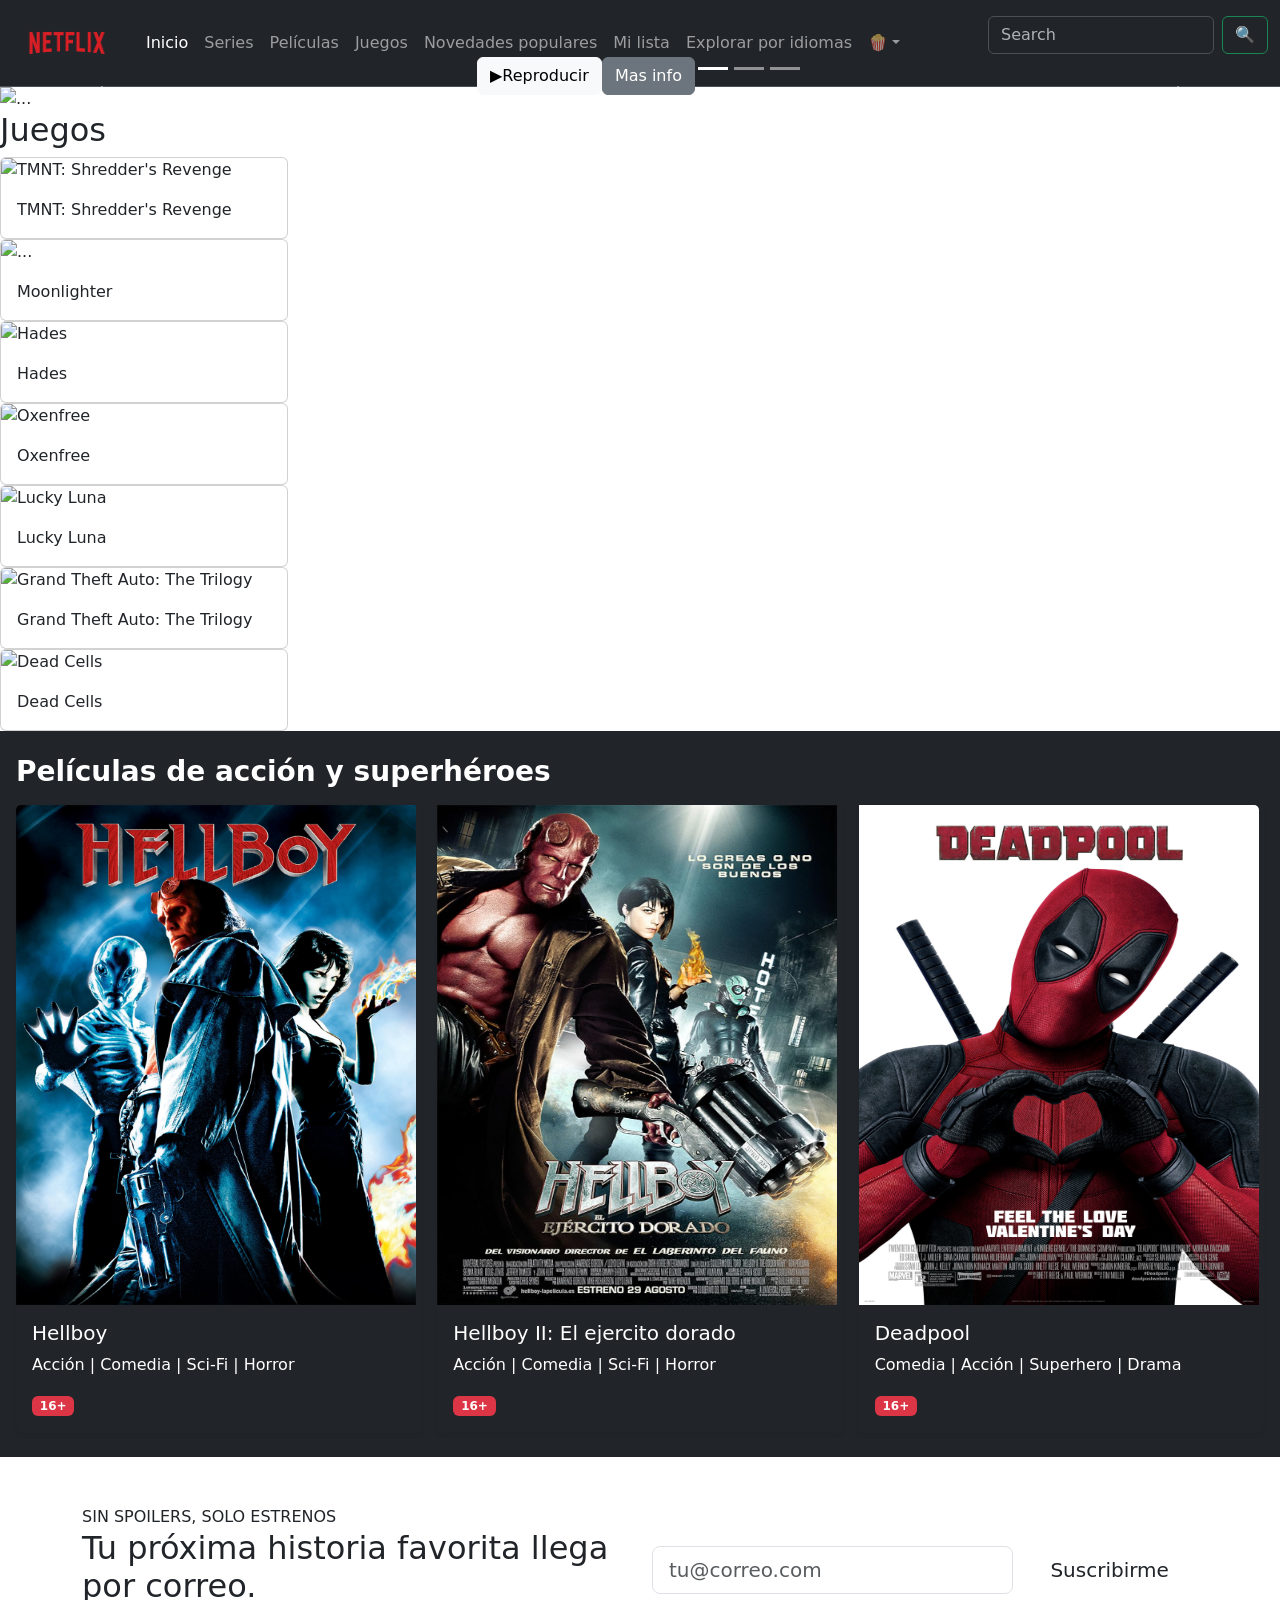
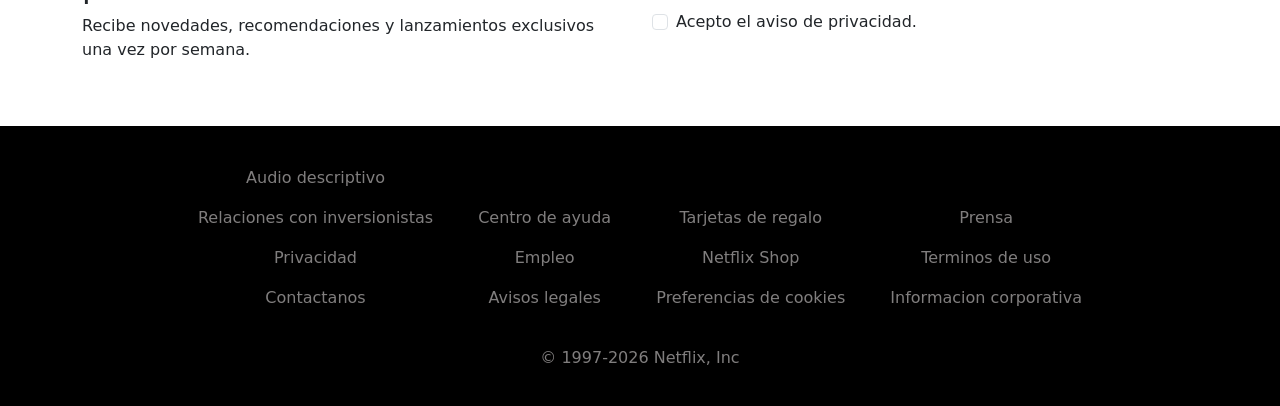
==== commit 6e661366: "Merge branch 'main' into Diego" ====
--- a/index.html
+++ b/index.html
@@ -3,19 +3,13 @@
 <head>
     <meta charset="UTF-8">
     <meta name="viewport" content="width=device-width, initial-scale=1.0">
-    <title>Document</title>
-    <!-- Bootstrap CSS -->
-    <link
-    href="https://cdn.jsdelivr.net/npm/bootstrap@5.3.3/dist/css/bootstrap.min.css"
-    rel="stylesheet">
-    <link rel="stylesheet" href="styles.css">
     <title>Netflex</title>
 
     <!--!Este link es para usar Bootstrap-->
     <link href="https://cdn.jsdelivr.net/npm/bootstrap@5.3.8/dist/css/bootstrap.min.css" rel="stylesheet" integrity="sha384-sRIl4kxILFvY47J16cr9ZwB07vP4J8+LH7qKQnuqkuIAvNWLzeN8tE5YBujZqJLB" crossorigin="anonymous">
-
-  </head>
-  <body>
+    <link rel="stylesheet" href="styles.css">
+</head>
+<body>
       <!--
     ===========================
         Nav var de Netflex
@@ -45,22 +39,32 @@
         <li class="nav-item">
           <a class="nav-link" href="#">Novedades populares</a>
         </li>
+        <li class="nav-item">
+          <a class="nav-link" href="#">Mi lista</a>
+        </li>
+        <li class="nav-item">
+          <a class="nav-link" href="#">Explorar por idiomas</a>
+        </li>
         <li class="nav-item dropdown">
           <a class="nav-link dropdown-toggle" href="#" role="button" data-bs-toggle="dropdown" aria-expanded="false">
-            Dropdown
+            🍿​
           </a>
           <ul class="dropdown-menu">
-            <li><a class="dropdown-item" href="#">Action</a></li>
-            <li><a class="dropdown-item" href="#">Another action</a></li>
+            <li><a class="dropdown-item" href="#">✏️​ Administrar perfiles</a></li>
+            <li><a class="dropdown-item" href="#">​🔁​ Transferir perfil</a></li>
+            <li><a class="dropdown-item" href="#">👤​ Cuenta</a></li>
+            <li><a class="dropdown-item" href="#">​❔​ Centro de ayuda</a></li>
             <li><hr class="dropdown-divider"></li>
-            <li><a class="dropdown-item" href="#">Something else here</a></li>
+            <li><a class="dropdown-item" href="#">Cerrar sesión en Netflix</a></li>
           </ul>
         </li>
       </ul>
+      <ul>
       <form class="d-flex" role="search">
         <input class="form-control me-2" type="search" placeholder="Search" aria-label="Search"/>
-        <button class="btn btn-outline-success" type="submit">Search</button>
+        <button class="btn btn-outline-success" type="submit">​🔍​</button>
       </form>
+      </ul>
     </div>
   </div>
 </nav>
@@ -70,20 +74,9 @@
 
 <div id="carouselExampleIndicators" class="carousel slide">
   <div class="carousel-indicators">
-    <button type="button" class="btn btn-light" >▶Reproducir</button>
+    <button type="button" class="btn btn-light">▶Reproducir</button>
     <hr>
-     <button type="button" class="btn btn-light" >Ver Mas</button>
-    <!--
-     <button
-    type="button"
-    class="btn btn-light"
-    data-bs-toggle="modal"
-    data-bs-target="#modalSpiderman">
-
-    Ver más
-</button>
-    -->
-   
+    <button type="button" class="btn btn-secondary">Mas info</button>
 
 
     <button type="button" data-bs-target="#carouselExampleIndicators" data-bs-slide-to="0" class="active" aria-current="true" aria-label="Slide 1"></button>
@@ -92,8 +85,7 @@
   </div>
   <div class="carousel-inner">
     <div class="carousel-item active">
-      <img  data-bs-toggle="modal"
-    data-bs-target="#modalSpiderman" src="https://is4-ssl.mzstatic.com/image/thumb/Video113/v4/2e/69/f1/2e69f1dd-d31d-38ae-198b-12a374a0526f/SPE_SPINSW_TH_SE_ARTWORK_SV_3840x2160_1QL6YU000000FZ.png/1200x675.jpg" class="d-block w-100" alt="...">
+      <img src="https://is4-ssl.mzstatic.com/image/thumb/Video113/v4/2e/69/f1/2e69f1dd-d31d-38ae-198b-12a374a0526f/SPE_SPINSW_TH_SE_ARTWORK_SV_3840x2160_1QL6YU000000FZ.png/1200x675.jpg" class="d-block w-100" alt="...">
     </div>
     <div class="carousel-item">
       <img src="https://www.beartai.com/wp-content/uploads/2024/06/FI_Demon-Slayer-Kimetsu-no-Yaiba-the-Movie-Infinity-Castle-Arc-1320x693.jpg" class="d-block w-100" alt="...">
@@ -101,8 +93,7 @@
   <script src="script.js"></script>
     </div>
     <div class="carousel-item">
-      <img data-bs-toggle="modal"
-    data-bs-target="#modalYou" src="https://img.youtube.com/vi/kQdEHQLHDAI/maxresdefault.jpg" class="d-block w-100" alt="...">
+      <img src="https://img.youtube.com/vi/kQdEHQLHDAI/maxresdefault.jpg" class="d-block w-100" alt="...">
     </div>
   </div>
   <button class="carousel-control-prev" type="button" data-bs-target="#carouselExampleIndicators" data-bs-slide="prev">
@@ -170,6 +161,45 @@
   </div>
 </div>
 </div>
+ 
+    <!--*Cards by devani-->
+<section class="netflix-catalog bg-dark text-white py-4 px-3">
+  <h3 class="mb-3 fw-bold">Películas de acción y superhéroes</h3>
+  <div class="card-group gap-3">
+
+  <!--Película Hellboy-->
+    <div class="card bg-dark text-white border-0 shadow-sm">
+      <img src="assets/hellboy.jpg" class="card-img-top img-fluid" style="width:400px; height: 500px;" alt="Hellboy">
+      <div class="card-body">
+        <h5 class="card-title">Hellboy</h5>
+        <p class="card-text">Acción | Comedia | Sci-Fi | Horror</p>
+        <span class="badge bg-danger">16+</span>
+      </div>
+    </div>
+
+    <!--Película Hellboy II-->
+    <div class="card bg-dark text-white border-0 shadow-sm">
+      <img src="assets/hellboy2.jpg" class="card-img-top img-fluid" style="width:400px; height: 500px;" alt="Hellboy II: El ejercito dorado">
+      <div class="card-body">
+        <h5 class="card-title">Hellboy II: El ejercito dorado</h5>
+        <p class="card-text">Acción | Comedia | Sci-Fi | Horror</p>
+        <span class="badge bg-danger">16+</span>
+      </div>
+    </div>
+
+    <!--Película Deadpool-->
+    <div class="card bg-dark text-white border-0 shadow-sm">
+      <img src="assets/deadpool.jpg" class="card-img-top img-fluid" style="width:400px; height: 500px;" alt="...">
+      <div class="card-body">
+        <h5 class="card-title">Deadpool</h5>
+        <p class="card-text">Comedia | Acción | Superhero | Drama</p>
+        <span class="badge bg-danger">16+</span>
+      </div>
+    </div>
+  </div>
+
+</section>
+
     
 <!-- Sección completa del formulario -->
 <section class="container py-5">
@@ -278,251 +308,62 @@
 
 </section>
 
-<!-- ==========================================
-     MODAL DE SPIDER-MAN
-     ========================================== -->
-
-<div
-    class="modal fade"
-    id="modalSpiderman"
-    tabindex="-1">
-
-    <!-- modal-lg = modal grande
-         modal-dialog-centered = modal centrado -->
-    <div class="modal-dialog modal-lg modal-dialog-centered">
-
-        <!-- Contenido del modal -->
-        <div class="modal-content bg-dark text-white">
-
-
-            <!-- ==================================
-                 ENCABEZADO
-                 ================================== -->
-
-            <div class="modal-header">
-
-                <!-- Título de la película -->
-                <h5 class="modal-title">
-                    Spider-Man: Into the Spider-Verse
-                </h5>
-
-                <!-- Botón para cerrar -->
-                <button
-                    type="button"
-                    class="btn-close btn-close-white"
-                    data-bs-dismiss="modal">
-                </button>
-
-            </div>
-
-
-            <!-- ==================================
-                 CUERPO
-                 ================================== -->
-
-            <div class="modal-body">
-
-                <!-- Imagen responsiva -->
-                <img
-                    src="https://image.tmdb.org/t/p/original/8Vt6mWEReuy4Of61Lnj5Xj704m8.jpg"
-                    class="img-fluid rounded mb-3"
-                    alt="Spider-Man Into the Spider-Verse">
-
-
-                <!-- Título -->
-                <h3 class="text-danger">
-                    Spider-Man: Into the Spider-Verse
-                </h3>
-
-
-                <!-- Información de la película -->
-                <p class="text-secondary">
-                    2018 | Animación | Acción | Aventura
-                </p>
-
-
-                <!-- Resumen -->
-                <p>
-                    Miles Morales descubre que existen diferentes
-                    versiones de Spider-Man provenientes de otros
-                    universos.
-
-                    Juntos tendrán que aprender a trabajar en equipo
-                    para detener una amenaza que podría destruir
-                    todos sus mundos.
-                </p>
-
-
-                <!-- Botones -->
-                <div class="d-flex gap-2">
-
-                    <!-- Botón principal -->
-                    <a
-    href="https://www.youtube.com/watch?v=g4Hbz2jLxvQ"
-    target="_blank"
-    class="btn btn-danger">
-
-    ▶ Ver tráiler </a>
-
-                    <!-- Botón secundario -->
-                    <button class="btn btn-outline-light">
-                        + Mi lista
-                    </button>
-
-                </div>
-
-            </div>
-
-
-            <!-- ==================================
-                 PIE DEL MODAL
-                 ================================== -->
-
-            <div class="modal-footer">
-
-                <!-- Botón para cerrar -->
-                <button
-                    type="button"
-                    class="btn btn-secondary"
-                    data-bs-dismiss="modal">
-
-                    Cerrar
-
-                </button>
-
-            </div>
-
-        </div>
-
-    </div>
-
-</div>
-
-<!-- ==========================================
-     MODAL DE LA SERIE YOU - eduardo
-     ========================================== -->
-
-<div
-    class="modal fade"
-    id="modalYou"
-    tabindex="-1">
-
-    <!-- Modal grande y centrado -->
-    <div class="modal-dialog modal-lg modal-dialog-centered">
-
-        <!-- Contenido del modal -->
-        <div class="modal-content bg-dark text-white">
-
-
-            <!-- ==================================
-                 ENCABEZADO
-                 ================================== -->
-
-            <div class="modal-header">
-
-                <!-- Nombre de la serie -->
-                <h5 class="modal-title">
-                    You
-                </h5>
-
-                <!-- Botón para cerrar -->
-                <button
-                    type="button"
-                    class="btn-close btn-close-white"
-                    data-bs-dismiss="modal">
-                </button>
-
-            </div>
-
-
-            <!-- ==================================
-                 CUERPO DEL MODAL
-                 ================================== -->
-
-            <div class="modal-body">
-
-                <!-- Imagen de la serie -->
-                <img
-                    src="https://encrypted-tbn0.gstatic.com/images?q=tbn:ANd9GcQsD4HFgUeTWDeY7WNCWT97vHaSqbUR6M2dB5gC47zTYA&s=10"
-                    class="img-fluid rounded mb-3"
-                    alt="Serie You">
-
-
-                <!-- Título -->
-                <h3 class="text-danger">
-                    You
-                </h3>
-
-
-                <!-- Información -->
-                <p class="text-secondary">
-                    2018 | Drama | Suspenso | Thriller
-                </p>
-
-
-                <!-- Resumen -->
-                <p>
-                    Joe Goldberg es un hombre aparentemente encantador
-                    que se obsesiona con las personas que le interesan.
-                </p>
-
-                <p>
-                    Utilizando las redes sociales y la tecnología,
-                    comienza a investigar sus vidas hasta llevar su
-                    obsesión demasiado lejos.
-                </p>
-
-
-                <!-- Botones -->
-                <div class="d-flex gap-2">
-
-                    <!-- Botón principal -->
-                   <a
-    href="https://www.youtube.com/watch?v=6YD0viMgZpg"
-    target="_blank"
-    class="btn btn-danger">
-
-    ▶ Ver tráiler
-
-</a>
-
-                    <!-- Botón secundario -->
-                    <button class="btn btn-outline-light">
-                        + Mi lista
-                    </button>
-
-                </div>
-
-            </div>
-
-
-            <!-- ==================================
-                 PIE DEL MODAL
-                 ================================== -->
-
-            <div class="modal-footer">
-
-                <!-- Botón cerrar -->
-                <button
-                    type="button"
-                    class="btn btn-secondary"
-                    data-bs-dismiss="modal">
-
-                    Cerrar
-
-                </button>
-
-            </div>
-
-        </div>
-
-    </div>
-
-</div>
-    
-
-
-   <!--!Este va hasta el final del body-->
+
+
+
+
+
+<footer>
+
+
+
+    <div class="footer-container1">
+        <p class="text-footer">Audio descriptivo</p>
+        <p class="text-footer">Relaciones con inversionistas</p>
+        <p class="text-footer">Privacidad</p>
+        <p class="text-footer">Contactanos</p>
+
+
+        
+    </div>
+    
+
+    <div class="footer-container2">
+
+        <p class="text-footer">Centro de ayuda</p>
+        <p class="text-footer">Empleo</p>
+        <p class="text-footer">Avisos legales</p>
+
+    </div>
+    
+
+    <div class="footer-container3">
+        <p class="text-footer">Tarjetas de regalo</p>
+        <p class="text-footer">Netflix Shop</p>
+        <p class="text-footer">Preferencias de cookies</p>
+
+
+    </div>
+
+    
+
+    <div class="footer-container4">
+        <p class="text-footer">Prensa</p>
+        <p class="text-footer">Terminos de uso</p>
+        <p class="text-footer">Informacion corporativa</p>
+
+    </div>
+
+    <p>© 1997-2026 Netflix, Inc</p>
+
+</footer>
+
+
+
+
+
+    <!--!Este va hasta el final del body-->
     <script src="https://cdn.jsdelivr.net/npm/bootstrap@5.3.8/dist/js/bootstrap.bundle.min.js" integrity="sha384-FKyoEForCGlyvwx9Hj09JcYn3nv7wiPVlz7YYwJrWVcXK/BmnVDxM+D2scQbITxI" crossorigin="anonymous"></script>
 </body>
 </html>
+
--- a/styles.css
+++ b/styles.css
@@ -1,8 +1,57 @@
+footer {
+
+    background-color: black;
+    color: rgb(128, 126, 126);
+    padding: 20px;
+    text-align: center;
+}
+
+
+.footer-container1 {
+    display: inline-block;
+    margin: 20px;
+    
+    
+}
+
+.footer-container2 {
+    display: inline-block;
+    margin: 20px;
+    
+    
+}
+
+.footer-container3 {
+    display: inline-block;
+    margin: 20px;
+    
+    
+}
+
+.footer-container4 {
+    display: inline-block;
+    margin: 20px;
+    
+}
+
+
+.text-footer1{
+    margin: 30px;
+}
+
+.text-footer2{
+    margin: 30px;
+}
+.text-footer3{
+    margin: 30px;
+}
+.text-footer4{
+    margin: 30px;
 
 .contenedor-tarjetas {
     display: flex;
     gap: 20px;
-}
+
 
 
 
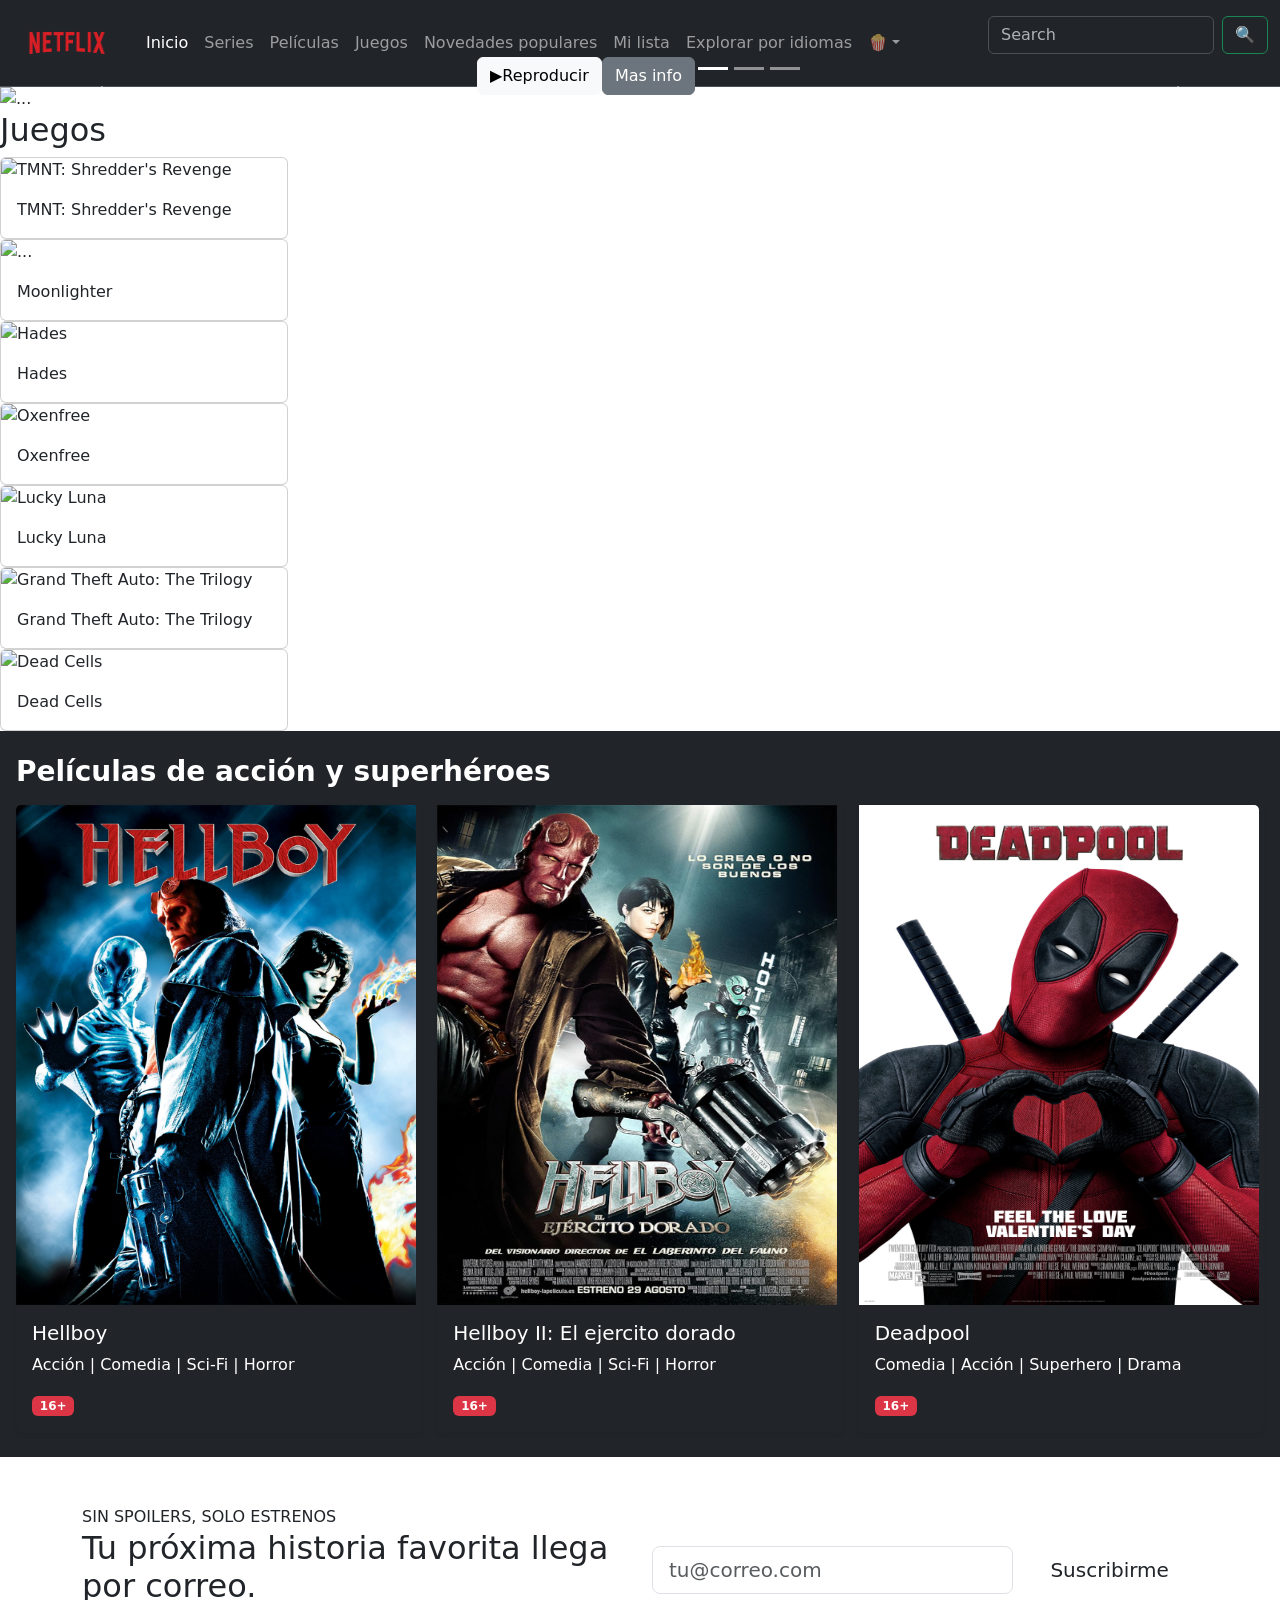
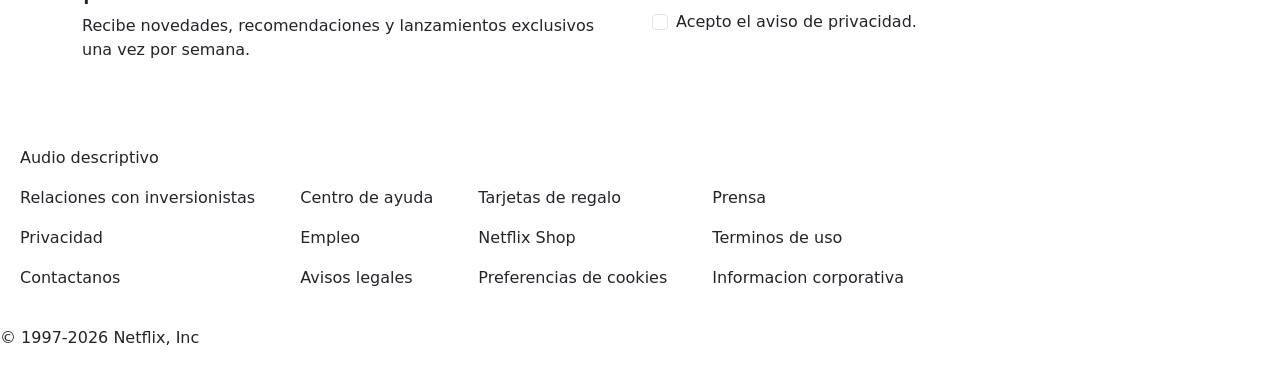
==== commit d3a15640: "Merge branch 'main' into Fernanda" ====
--- a/index.html
+++ b/index.html
@@ -105,6 +105,14 @@
     <span class="visually-hidden">Next</span>
   </button>
 </div>
+<div class="toast align-items-center" role="alert" aria-live="assertive" aria-atomic="true">
+  <div class="d-flex">
+    <div class="toast-body">
+      Hola Pedro sigues con nosotros
+    </div>
+    <button type="button" class="btn-close me-2 m-auto" data-bs-dismiss="toast" aria-label="Close"></button>
+  </div>
+</div>
 
  <!--*MAFER CARRUSEL-->
 
--- a/styles.css
+++ b/styles.css
@@ -1,3 +1,11 @@
+<div class="toast align-items-center" role="alert" aria-live="assertive" aria-atomic="true">
+  <div class="d-flex">
+    <div class="toast-body">
+      Hola Pedro sigues con nosotros
+    </div>
+    <button type="button" class="btn-close me-2 m-auto" data-bs-dismiss="toast" aria-label="Close"></button>
+  </div>
+</div>
 footer {
 
     background-color: black;
@@ -9,9 +17,7 @@
 
 .footer-container1 {
     display: inline-block;
-    margin: 20px;
-    
-    
+    margin: 20px;    
 }
 
 .footer-container2 {
@@ -217,4 +223,4 @@
         width: 100%;
     }
 
-}+}
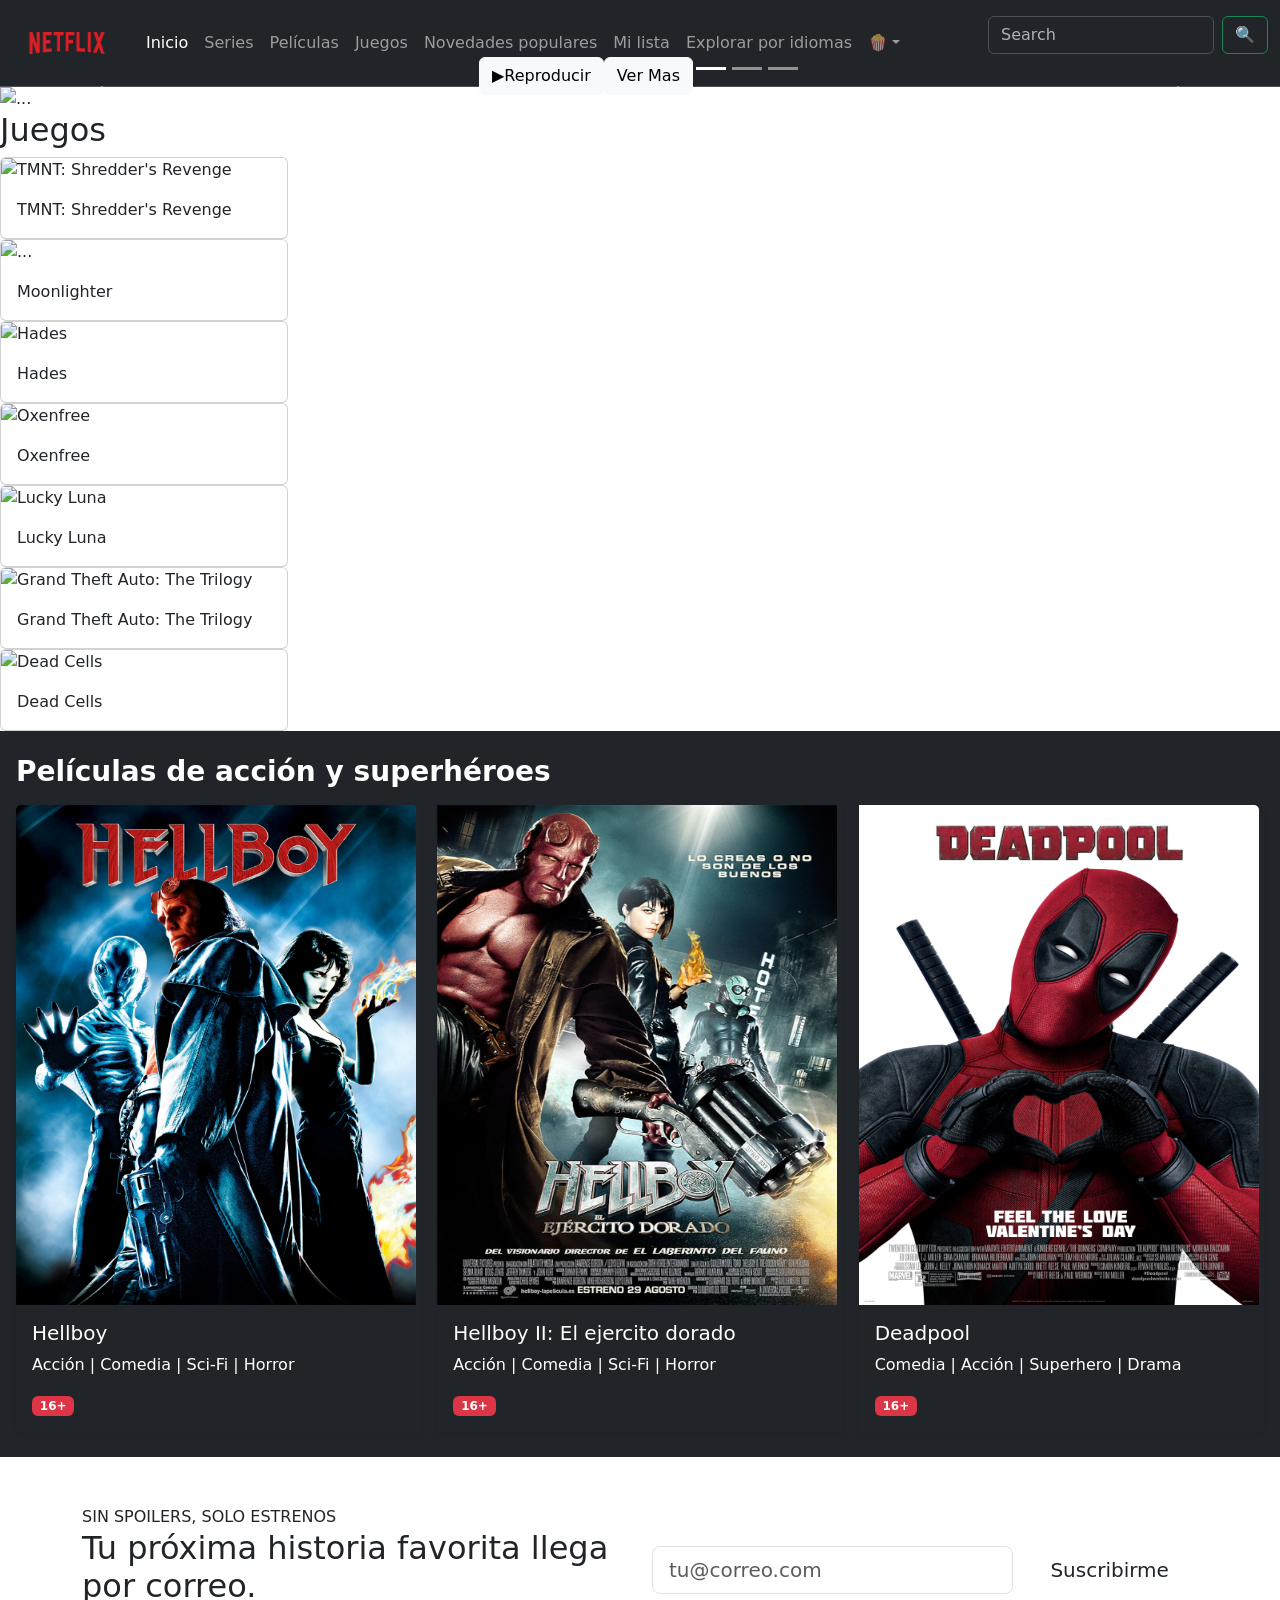
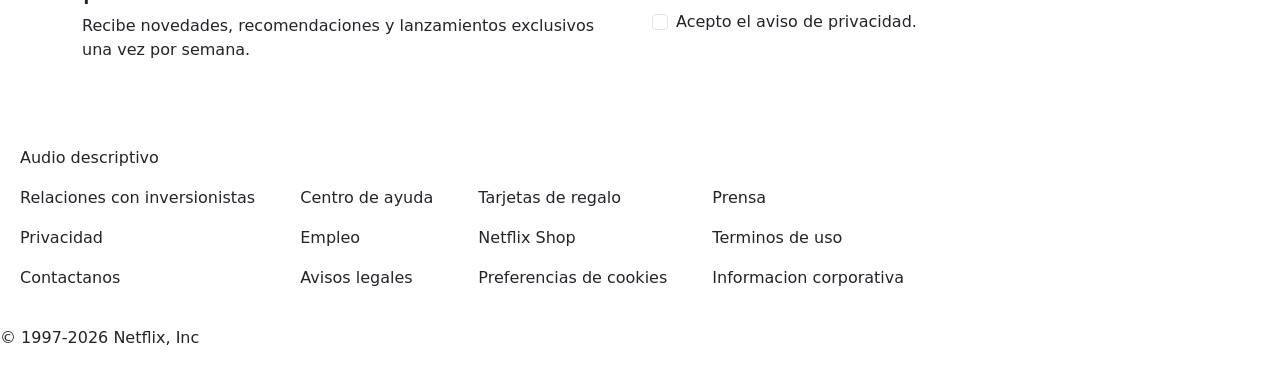
==== commit 1e0a4337: "Merge branch 'main' into eduardo_alvarez" ====
--- a/index.html
+++ b/index.html
@@ -74,9 +74,20 @@
 
 <div id="carouselExampleIndicators" class="carousel slide">
   <div class="carousel-indicators">
-    <button type="button" class="btn btn-light">▶Reproducir</button>
+    <button type="button" class="btn btn-light" >▶Reproducir</button>
     <hr>
-    <button type="button" class="btn btn-secondary">Mas info</button>
+     <button type="button" class="btn btn-light" >Ver Mas</button>
+    <!--
+     <button
+    type="button"
+    class="btn btn-light"
+    data-bs-toggle="modal"
+    data-bs-target="#modalSpiderman">
+
+    Ver más
+</button>
+    -->
+   
 
 
     <button type="button" data-bs-target="#carouselExampleIndicators" data-bs-slide-to="0" class="active" aria-current="true" aria-label="Slide 1"></button>
@@ -85,7 +96,8 @@
   </div>
   <div class="carousel-inner">
     <div class="carousel-item active">
-      <img src="https://is4-ssl.mzstatic.com/image/thumb/Video113/v4/2e/69/f1/2e69f1dd-d31d-38ae-198b-12a374a0526f/SPE_SPINSW_TH_SE_ARTWORK_SV_3840x2160_1QL6YU000000FZ.png/1200x675.jpg" class="d-block w-100" alt="...">
+      <img  data-bs-toggle="modal"
+    data-bs-target="#modalSpiderman" src="https://is4-ssl.mzstatic.com/image/thumb/Video113/v4/2e/69/f1/2e69f1dd-d31d-38ae-198b-12a374a0526f/SPE_SPINSW_TH_SE_ARTWORK_SV_3840x2160_1QL6YU000000FZ.png/1200x675.jpg" class="d-block w-100" alt="...">
     </div>
     <div class="carousel-item">
       <img src="https://www.beartai.com/wp-content/uploads/2024/06/FI_Demon-Slayer-Kimetsu-no-Yaiba-the-Movie-Infinity-Castle-Arc-1320x693.jpg" class="d-block w-100" alt="...">
@@ -93,7 +105,8 @@
   <script src="script.js"></script>
     </div>
     <div class="carousel-item">
-      <img src="https://img.youtube.com/vi/kQdEHQLHDAI/maxresdefault.jpg" class="d-block w-100" alt="...">
+      <img data-bs-toggle="modal"
+    data-bs-target="#modalYou" src="https://img.youtube.com/vi/kQdEHQLHDAI/maxresdefault.jpg" class="d-block w-100" alt="...">
     </div>
   </div>
   <button class="carousel-control-prev" type="button" data-bs-target="#carouselExampleIndicators" data-bs-slide="prev">
@@ -316,6 +329,247 @@
 
 </section>
 
+<!-- ==========================================
+     MODAL DE SPIDER-MAN
+     ========================================== -->
+
+<div
+    class="modal fade"
+    id="modalSpiderman"
+    tabindex="-1">
+
+    <!-- modal-lg = modal grande
+         modal-dialog-centered = modal centrado -->
+    <div class="modal-dialog modal-lg modal-dialog-centered">
+
+        <!-- Contenido del modal -->
+        <div class="modal-content bg-dark text-white">
+
+
+            <!-- ==================================
+                 ENCABEZADO
+                 ================================== -->
+
+            <div class="modal-header">
+
+                <!-- Título de la película -->
+                <h5 class="modal-title">
+                    Spider-Man: Into the Spider-Verse
+                </h5>
+
+                <!-- Botón para cerrar -->
+                <button
+                    type="button"
+                    class="btn-close btn-close-white"
+                    data-bs-dismiss="modal">
+                </button>
+
+            </div>
+
+
+            <!-- ==================================
+                 CUERPO
+                 ================================== -->
+
+            <div class="modal-body">
+
+                <!-- Imagen responsiva -->
+                <img
+                    src="https://image.tmdb.org/t/p/original/8Vt6mWEReuy4Of61Lnj5Xj704m8.jpg"
+                    class="img-fluid rounded mb-3"
+                    alt="Spider-Man Into the Spider-Verse">
+
+
+                <!-- Título -->
+                <h3 class="text-danger">
+                    Spider-Man: Into the Spider-Verse
+                </h3>
+
+
+                <!-- Información de la película -->
+                <p class="text-secondary">
+                    2018 | Animación | Acción | Aventura
+                </p>
+
+
+                <!-- Resumen -->
+                <p>
+                    Miles Morales descubre que existen diferentes
+                    versiones de Spider-Man provenientes de otros
+                    universos.
+
+                    Juntos tendrán que aprender a trabajar en equipo
+                    para detener una amenaza que podría destruir
+                    todos sus mundos.
+                </p>
+
+
+                <!-- Botones -->
+                <div class="d-flex gap-2">
+
+                    <!-- Botón principal -->
+                    <a
+    href="https://www.youtube.com/watch?v=g4Hbz2jLxvQ"
+    target="_blank"
+    class="btn btn-danger">
+
+    ▶ Ver tráiler </a>
+
+                    <!-- Botón secundario -->
+                    <button class="btn btn-outline-light">
+                        + Mi lista
+                    </button>
+
+                </div>
+
+            </div>
+
+
+            <!-- ==================================
+                 PIE DEL MODAL
+                 ================================== -->
+
+            <div class="modal-footer">
+
+                <!-- Botón para cerrar -->
+                <button
+                    type="button"
+                    class="btn btn-secondary"
+                    data-bs-dismiss="modal">
+
+                    Cerrar
+
+                </button>
+
+            </div>
+
+        </div>
+
+    </div>
+
+</div>
+
+<!-- ==========================================
+     MODAL DE LA SERIE YOU - eduardo
+     ========================================== -->
+
+<div
+    class="modal fade"
+    id="modalYou"
+    tabindex="-1">
+
+    <!-- Modal grande y centrado -->
+    <div class="modal-dialog modal-lg modal-dialog-centered">
+
+        <!-- Contenido del modal -->
+        <div class="modal-content bg-dark text-white">
+
+
+            <!-- ==================================
+                 ENCABEZADO
+                 ================================== -->
+
+            <div class="modal-header">
+
+                <!-- Nombre de la serie -->
+                <h5 class="modal-title">
+                    You
+                </h5>
+
+                <!-- Botón para cerrar -->
+                <button
+                    type="button"
+                    class="btn-close btn-close-white"
+                    data-bs-dismiss="modal">
+                </button>
+
+            </div>
+
+
+            <!-- ==================================
+                 CUERPO DEL MODAL
+                 ================================== -->
+
+            <div class="modal-body">
+
+                <!-- Imagen de la serie -->
+                <img
+                    src="https://encrypted-tbn0.gstatic.com/images?q=tbn:ANd9GcQsD4HFgUeTWDeY7WNCWT97vHaSqbUR6M2dB5gC47zTYA&s=10"
+                    class="img-fluid rounded mb-3"
+                    alt="Serie You">
+
+
+                <!-- Título -->
+                <h3 class="text-danger">
+                    You
+                </h3>
+
+
+                <!-- Información -->
+                <p class="text-secondary">
+                    2018 | Drama | Suspenso | Thriller
+                </p>
+
+
+                <!-- Resumen -->
+                <p>
+                    Joe Goldberg es un hombre aparentemente encantador
+                    que se obsesiona con las personas que le interesan.
+                </p>
+
+                <p>
+                    Utilizando las redes sociales y la tecnología,
+                    comienza a investigar sus vidas hasta llevar su
+                    obsesión demasiado lejos.
+                </p>
+
+
+                <!-- Botones -->
+                <div class="d-flex gap-2">
+
+                    <!-- Botón principal -->
+                   <a
+    href="https://www.youtube.com/watch?v=6YD0viMgZpg"
+    target="_blank"
+    class="btn btn-danger">
+
+    ▶ Ver tráiler
+
+</a>
+
+                    <!-- Botón secundario -->
+                    <button class="btn btn-outline-light">
+                        + Mi lista
+                    </button>
+
+                </div>
+
+            </div>
+
+
+            <!-- ==================================
+                 PIE DEL MODAL
+                 ================================== -->
+
+            <div class="modal-footer">
+
+                <!-- Botón cerrar -->
+                <button
+                    type="button"
+                    class="btn btn-secondary"
+                    data-bs-dismiss="modal">
+
+                    Cerrar
+
+                </button>
+
+            </div>
+
+        </div>
+
+    </div>
+
+</div>
 
 
 
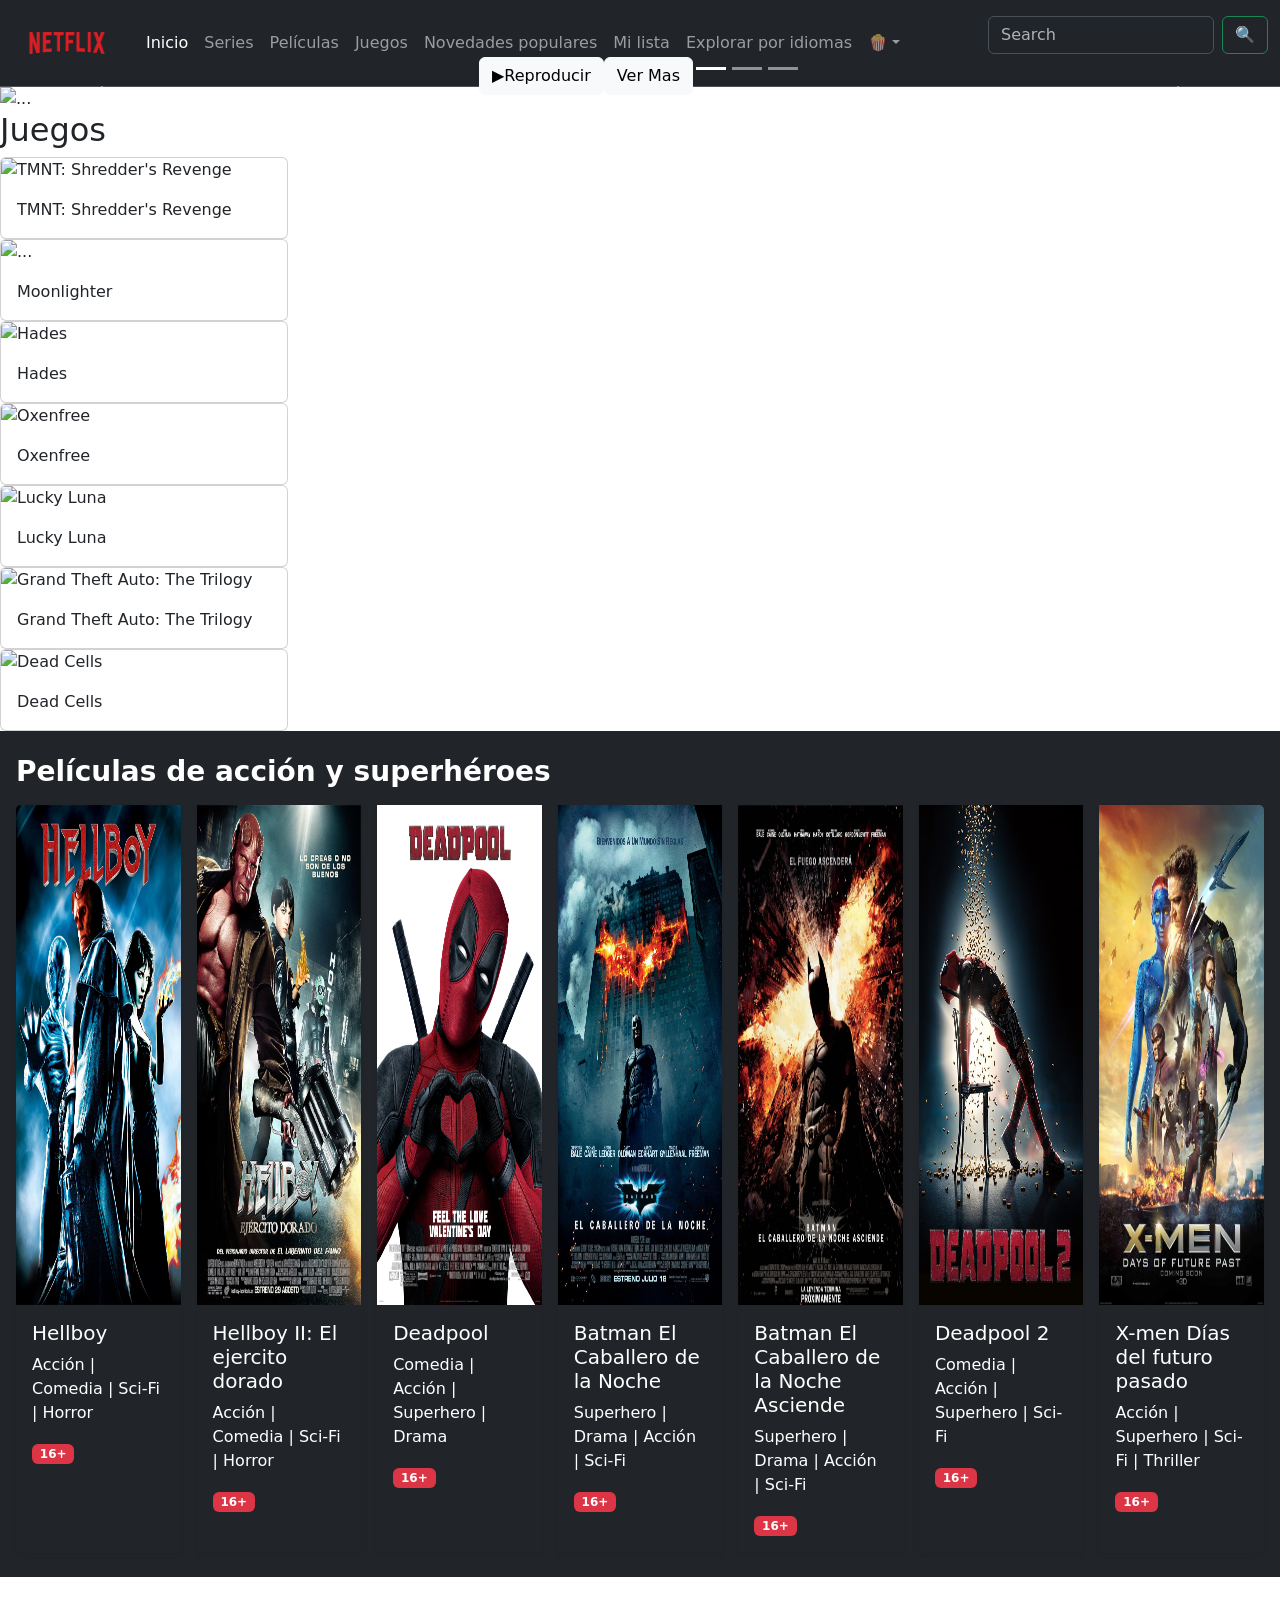
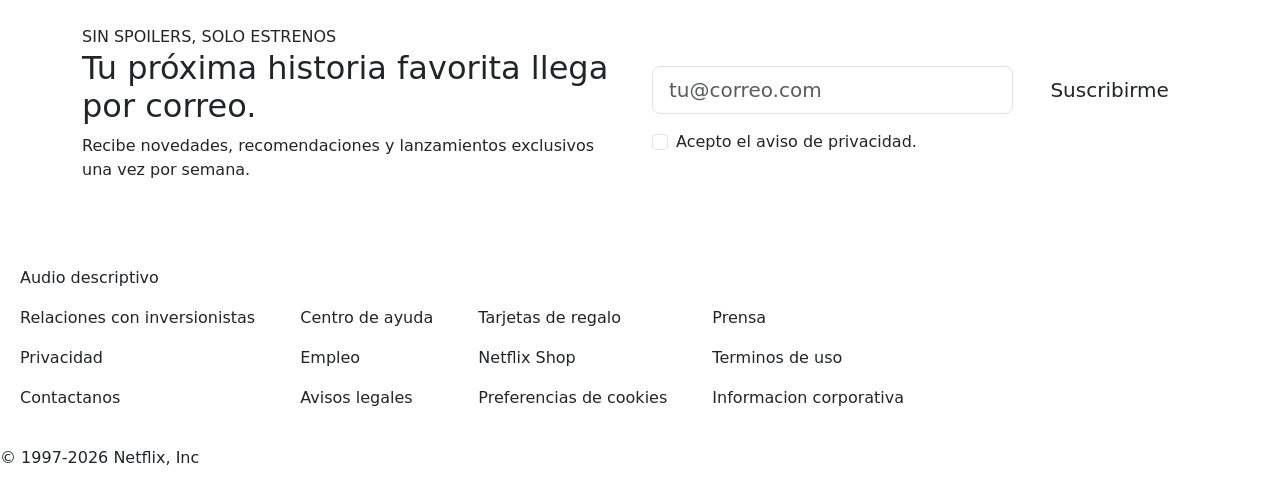
==== commit d064cd34: "Merge pull request #13 from FernandoRupertoC/devani Devani" ====
--- a/index.html
+++ b/index.html
@@ -190,7 +190,7 @@
 
   <!--Película Hellboy-->
     <div class="card bg-dark text-white border-0 shadow-sm">
-      <img src="assets/hellboy.jpg" class="card-img-top img-fluid" style="width:400px; height: 500px;" alt="Hellboy">
+      <img src="assets/hellboy.jpg" class="card-img-top img-fluid" style="width:300px; height: 500px;" alt="Hellboy">
       <div class="card-body">
         <h5 class="card-title">Hellboy</h5>
         <p class="card-text">Acción | Comedia | Sci-Fi | Horror</p>
@@ -200,7 +200,7 @@
 
     <!--Película Hellboy II-->
     <div class="card bg-dark text-white border-0 shadow-sm">
-      <img src="assets/hellboy2.jpg" class="card-img-top img-fluid" style="width:400px; height: 500px;" alt="Hellboy II: El ejercito dorado">
+      <img src="assets/hellboy2.jpg" class="card-img-top img-fluid" style="width:300px; height: 500px;" alt="Hellboy II: El ejercito dorado">
       <div class="card-body">
         <h5 class="card-title">Hellboy II: El ejercito dorado</h5>
         <p class="card-text">Acción | Comedia | Sci-Fi | Horror</p>
@@ -210,13 +210,55 @@
 
     <!--Película Deadpool-->
     <div class="card bg-dark text-white border-0 shadow-sm">
-      <img src="assets/deadpool.jpg" class="card-img-top img-fluid" style="width:400px; height: 500px;" alt="...">
+      <img src="assets/deadpool.jpg" class="card-img-top img-fluid" style="width:300px; height: 500px;" alt="Deadpool">
       <div class="card-body">
         <h5 class="card-title">Deadpool</h5>
         <p class="card-text">Comedia | Acción | Superhero | Drama</p>
         <span class="badge bg-danger">16+</span>
       </div>
     </div>
+
+    <!--Película Batman:Dark Knight-->
+    <div class="card bg-dark text-white border-0 shadow-sm">
+      <img src="assets/batman-darknight.jpg" class="card-img-top img-fluid" style="width:300px; height: 500px;" alt="Batman El Caballero de la Noche">
+      <div class="card-body">
+        <h5 class="card-title">Batman El Caballero de la Noche</h5>
+        <p class="card-text">Superhero | Drama | Acción | Sci-Fi </p>
+        <span class="badge bg-danger">16+</span>
+      </div>
+    </div>
+
+    <!--Película Batman:El caballero de la noche asciende-->
+    <div class="card bg-dark text-white border-0 shadow-sm">
+      <img src="assets/batman-asciende.png" class="card-img-top img-fluid" style="width:300px; height: 500px;" alt="Batman El Caballero de la Noche Asciende">
+      <div class="card-body">
+        <h5 class="card-title">Batman El Caballero de la Noche Asciende</h5>
+        <p class="card-text">Superhero | Drama | Acción | Sci-Fi </p>
+        <span class="badge bg-danger">16+</span>
+      </div>
+    </div>
+
+    <!--Película Deadpool 2-->
+    <div class="card bg-dark text-white border-0 shadow-sm">
+      <img src="assets/deadpool2.jpeg" class="card-img-top img-fluid" style="width:300px; height: 500px;" alt="Deadpool 2">
+      <div class="card-body">
+        <h5 class="card-title">Deadpool 2</h5>
+        <p class="card-text">Comedia | Acción | Superhero | Sci-Fi </p>
+        <span class="badge bg-danger">16+</span>
+      </div>
+    </div>
+
+    <!--Película X-men Días del futuro pasado-->
+    <div class="card bg-dark text-white border-0 shadow-sm">
+      <img src="assets/x-men-diasfuturopasado.jpg" class="card-img-top img-fluid" style="width:300px; height: 500px;" alt="X-men Días del futuro pasado">
+      <div class="card-body">
+        <h5 class="card-title">X-men Días del futuro pasado</h5>
+        <p class="card-text">Acción | Superhero | Sci-Fi | Thriller</p>
+        <span class="badge bg-danger">16+</span>
+      </div>
+    </div>
+
+
   </div>
 
 </section>
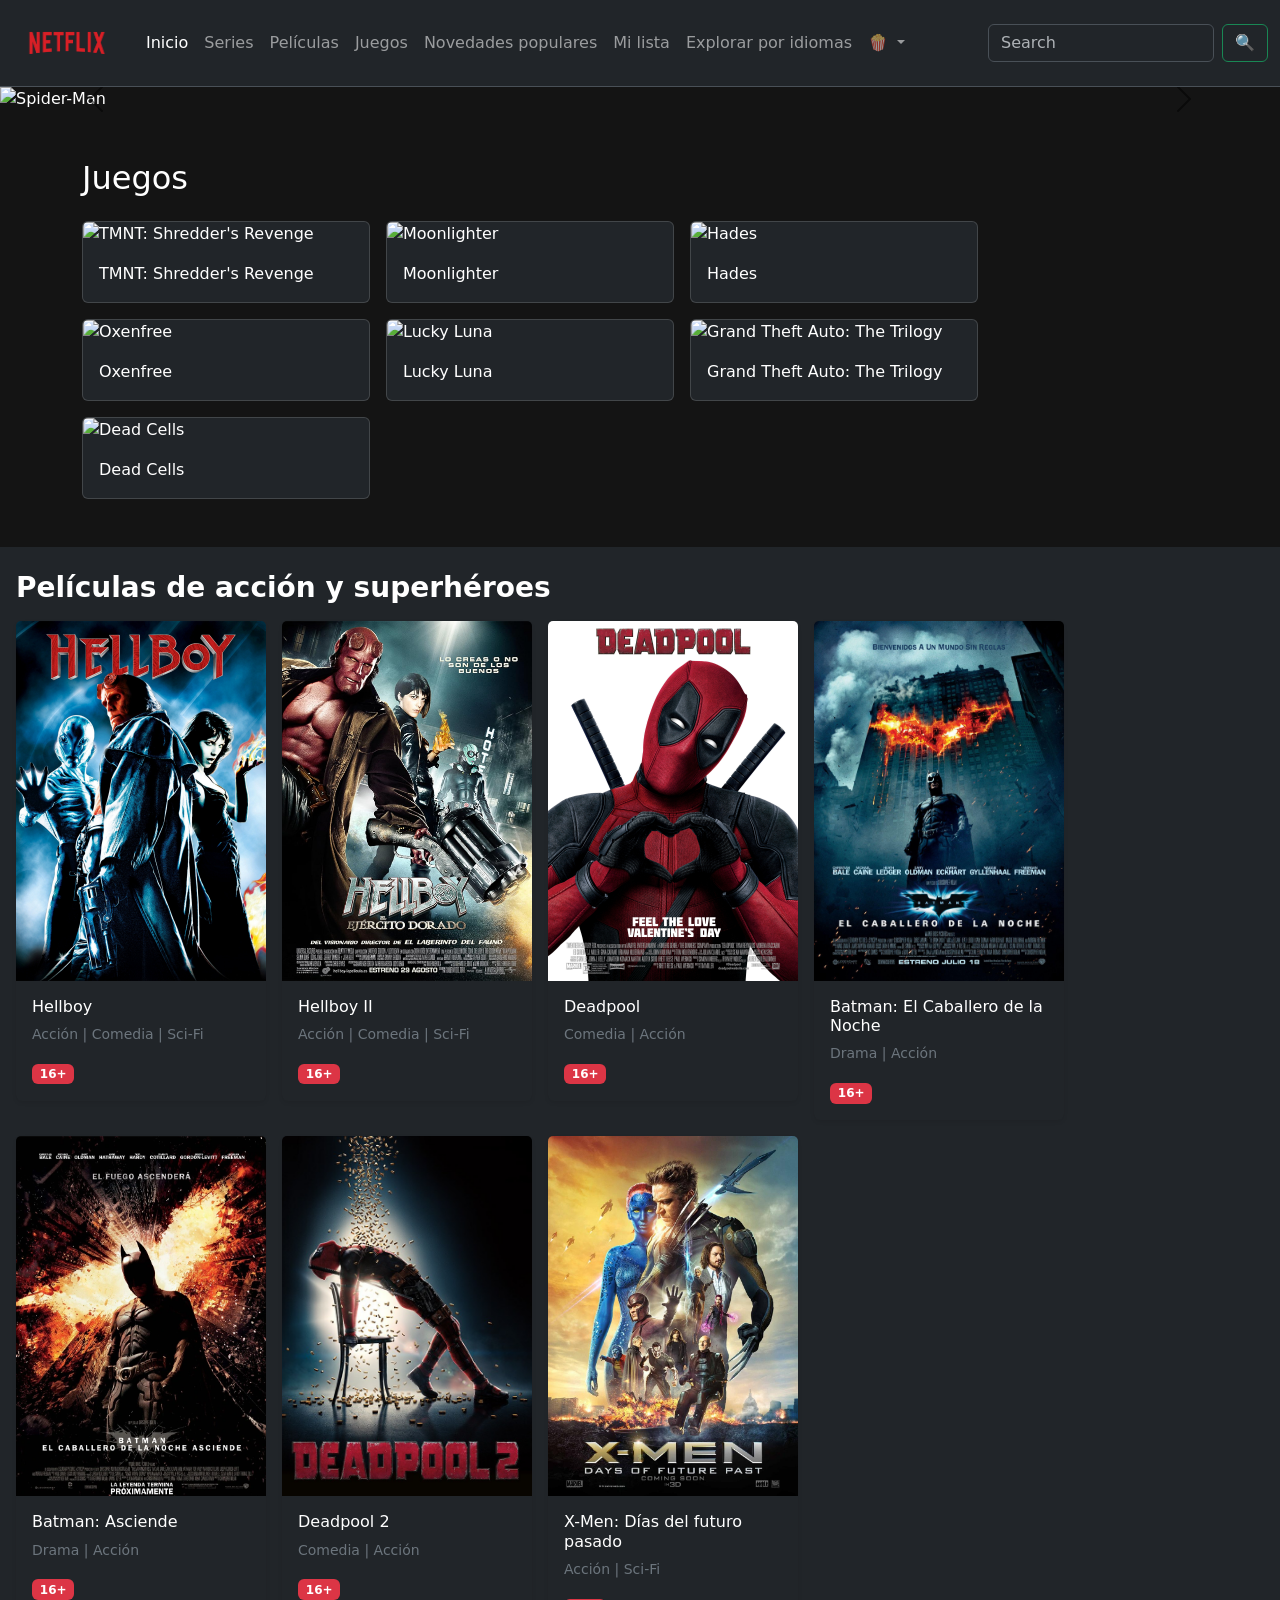
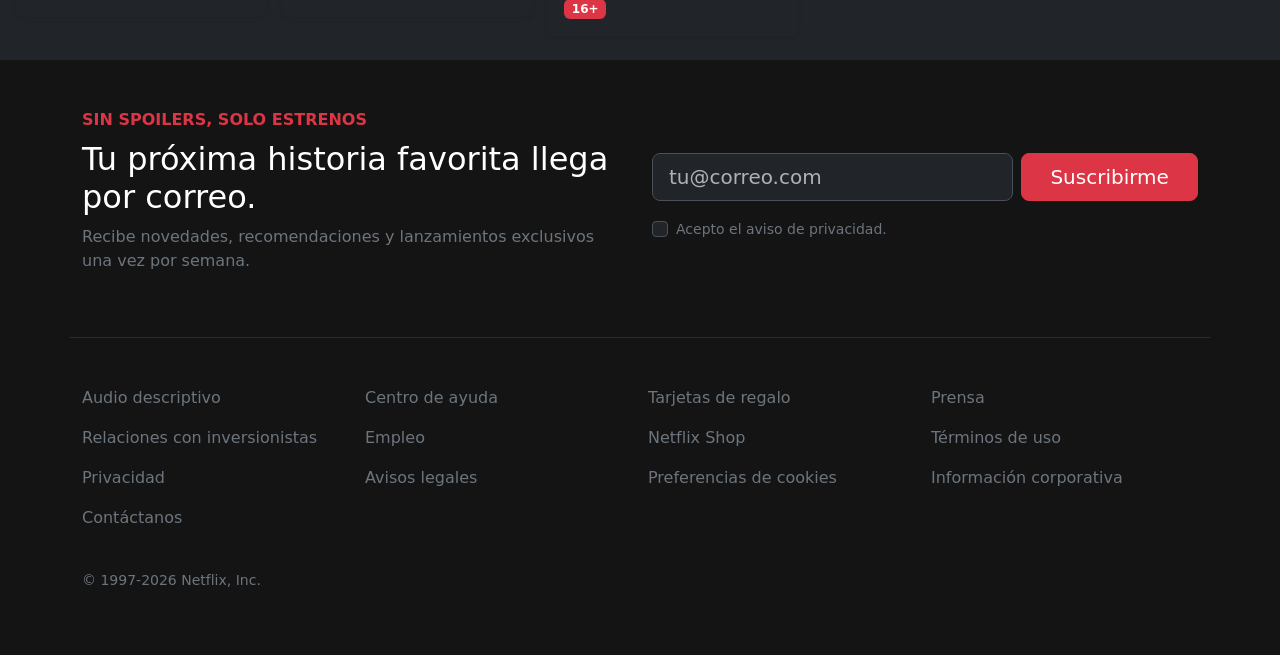
==== commit 20581fc6: "refactorizacion del codigo y reparacion de estilos" ====
--- a/index.html
+++ b/index.html
@@ -1,673 +1,427 @@
 <!DOCTYPE html>
-<html lang="en">
+<html lang="es" data-bs-theme="dark">
 <head>
-    <meta charset="UTF-8">
-    <meta name="viewport" content="width=device-width, initial-scale=1.0">
-    <title>Netflex</title>
-
-    <!--!Este link es para usar Bootstrap-->
-    <link href="https://cdn.jsdelivr.net/npm/bootstrap@5.3.8/dist/css/bootstrap.min.css" rel="stylesheet" integrity="sha384-sRIl4kxILFvY47J16cr9ZwB07vP4J8+LH7qKQnuqkuIAvNWLzeN8tE5YBujZqJLB" crossorigin="anonymous">
-    <link rel="stylesheet" href="styles.css">
+  <meta charset="UTF-8">
+  <meta name="viewport" content="width=device-width, initial-scale=1.0">
+  <title>Netflex</title>
+
+  <!-- Bootstrap 5.3 CSS -->
+  <link href="https://cdn.jsdelivr.net/npm/bootstrap@5.3.3/dist/css/bootstrap.min.css" rel="stylesheet">
+  <link rel="stylesheet" href="styles.css">
+  <style>
+    body {
+      background-color: #141414;
+    }
+  </style>
 </head>
-<body>
-      <!--
-    ===========================
-        Nav var de Netflex
-    ===========================
-    -->
-
-<nav class="navbar navbar-expand-lg bg-dark border-bottom border-body" data-bs-theme="dark">
-  <div class="container-fluid">
-    <a class="navbar-brand" href="#"><img src="/navbarimages/Netflix-Logo-Streaming-Platform-765.png" alt="Netflix" width="110" height="60"></a>
-    <button class="navbar-toggler" type="button" data-bs-toggle="collapse" data-bs-target="#navbarSupportedContent" aria-controls="navbarSupportedContent" aria-expanded="false" aria-label="Toggle navigation">
-      <span class="navbar-toggler-icon"></span>
+<body class="text-white min-vh-100 d-flex flex-column">
+
+  <!-- ===========================
+       Navbar de Netflex
+  ============================ -->
+  <nav class="navbar navbar-expand-lg bg-dark border-bottom border-body sticky-top" data-bs-theme="dark">
+    <div class="container-fluid">
+      <a class="navbar-brand" href="pelicula_1.html">
+        <img src="/navbarimages/Netflix-Logo-Streaming-Platform-765.png" alt="Netflix" width="110" height="60">
+      </a>
+      <button class="navbar-toggler" type="button" data-bs-toggle="collapse" data-bs-target="#navbarSupportedContent" aria-controls="navbarSupportedContent" aria-expanded="false" aria-label="Toggle navigation">
+        <span class="navbar-toggler-icon"></span>
+      </button>
+
+      <div class="collapse navbar-collapse" id="navbarSupportedContent">
+        <ul class="navbar-nav me-auto mb-2 mb-lg-0">
+          <li class="nav-item">
+            <a class="nav-link active" aria-current="page" href="pelicula_1.html">Inicio</a>
+          </li>
+          <li class="nav-item">
+            <a class="nav-link" href="pelicula_1.html">Series</a>
+          </li>
+          <li class="nav-item">
+            <a class="nav-link" href="pelicula_1.html">Películas</a>
+          </li>
+          <li class="nav-item">
+            <a class="nav-link" href="pelicula_1.html">Juegos</a>
+          </li>
+          <li class="nav-item">
+            <a class="nav-link" href="pelicula_1.html">Novedades populares</a>
+          </li>
+          <li class="nav-item">
+            <a class="nav-link" href="pelicula_1.html">Mi lista</a>
+          </li>
+          <li class="nav-item">
+            <a class="nav-link" href="pelicula_1.html">Explorar por idiomas</a>
+          </li>
+          <li class="nav-item dropdown">
+            <a class="nav-link dropdown-toggle" href="#" role="button" data-bs-toggle="dropdown" aria-expanded="false">
+              🍿
+            </a>
+            <ul class="dropdown-menu">
+              <li><a class="dropdown-item" href="pelicula_1.html">✏️ Administrar perfiles</a></li>
+              <li><a class="dropdown-item" href="pelicula_1.html">🔁 Transferir perfil</a></li>
+              <li><a class="dropdown-item" href="pelicula_1.html">👤 Cuenta</a></li>
+              <li><a class="dropdown-item" href="pelicula_1.html">❔ Centro de ayuda</a></li>
+              <li><hr class="dropdown-divider"></li>
+              <li><a class="dropdown-item" href="pelicula_1.html">Cerrar sesión en Netflix</a></li>
+            </ul>
+          </li>
+        </ul>
+        <form class="d-flex" role="search" action="pelicula_1.html" method="get">
+          <input class="form-control me-2" type="search" placeholder="Search" aria-label="Search">
+          <button class="btn btn-outline-success" type="submit">🔍</button>
+        </form>
+      </div>
+    </div>
+  </nav>
+
+  <!-- ===========================
+       Carrusel Principal
+  ============================ -->
+  <div id="carouselExampleIndicators" class="carousel slide" data-bs-ride="carousel">
+    <div class="carousel-indicators">
+      <button type="button" data-bs-target="#carouselExampleIndicators" data-bs-slide-to="0" class="active" aria-current="true" aria-label="Slide 1"></button>
+      <button type="button" data-bs-target="#carouselExampleIndicators" data-bs-slide-to="1" aria-label="Slide 2"></button>
+      <button type="button" data-bs-target="#carouselExampleIndicators" data-bs-slide-to="2" aria-label="Slide 3"></button>
+    </div>
+    
+    <div class="carousel-inner">
+      <div class="carousel-item active">
+        <img src="https://is4-ssl.mzstatic.com/image/thumb/Video113/v4/2e/69/f1/2e69f1dd-d31d-38ae-198b-12a374a0526f/SPE_SPINSW_TH_SE_ARTWORK_SV_3840x2160_1QL6YU000000FZ.png/1200x675.jpg" class="d-block w-100" alt="Spider-Man">
+        <div class="carousel-caption d-none d-md-block text-start mb-4">
+          <a href="pelicula_1.html" class="btn btn-light me-2">▶ Reproducir</a>
+          <button type="button" class="btn btn-secondary bg-opacity-75" data-bs-toggle="modal" data-bs-target="#modalSpiderman">Ver más</button>
+        </div>
+      </div>
+      <div class="carousel-item">
+        <img src="https://www.beartai.com/wp-content/uploads/2024/06/FI_Demon-Slayer-Kimetsu-no-Yaiba-the-Movie-Infinity-Castle-Arc-1320x693.jpg" class="d-block w-100" alt="Demon Slayer">
+        <div class="carousel-caption d-none d-md-block text-start mb-4">
+          <a href="pelicula_1.html" class="btn btn-light me-2">▶ Reproducir</a>
+          <a href="pelicula_1.html" class="btn btn-secondary bg-opacity-75">Ver más</a>
+        </div>
+      </div>
+      <div class="carousel-item">
+        <img src="https://img.youtube.com/vi/kQdEHQLHDAI/maxresdefault.jpg" class="d-block w-100" alt="You">
+        <div class="carousel-caption d-none d-md-block text-start mb-4">
+          <a href="pelicula_1.html" class="btn btn-light me-2">▶ Reproducir</a>
+          <button type="button" class="btn btn-secondary bg-opacity-75" data-bs-toggle="modal" data-bs-target="#modalYou">Ver más</button>
+        </div>
+      </div>
+    </div>
+
+    <button class="carousel-control-prev" type="button" data-bs-target="#carouselExampleIndicators" data-bs-slide="prev">
+      <span class="carousel-control-prev-icon" aria-hidden="true"></span>
+      <span class="visually-hidden">Previous</span>
     </button>
-    <div class="collapse navbar-collapse" id="navbarSupportedContent">
-      <ul class="navbar-nav me-auto mb-2 mb-lg-0">
-        <li class="nav-item">
-          <a class="nav-link active" aria-current="page" href="#">Inicio</a>
-        </li>
-        <li class="nav-item">
-          <a class="nav-link" href="#">Series</a>
-        </li>
-        <li class="nav-item">
-          <a class="nav-link" href="#">Películas</a>
-        </li>
-        <li class="nav-item">
-          <a class="nav-link" href="#">Juegos</a>
-        </li>
-        <li class="nav-item">
-          <a class="nav-link" href="#">Novedades populares</a>
-        </li>
-        <li class="nav-item">
-          <a class="nav-link" href="#">Mi lista</a>
-        </li>
-        <li class="nav-item">
-          <a class="nav-link" href="#">Explorar por idiomas</a>
-        </li>
-        <li class="nav-item dropdown">
-          <a class="nav-link dropdown-toggle" href="#" role="button" data-bs-toggle="dropdown" aria-expanded="false">
-            🍿​
-          </a>
-          <ul class="dropdown-menu">
-            <li><a class="dropdown-item" href="#">✏️​ Administrar perfiles</a></li>
-            <li><a class="dropdown-item" href="#">​🔁​ Transferir perfil</a></li>
-            <li><a class="dropdown-item" href="#">👤​ Cuenta</a></li>
-            <li><a class="dropdown-item" href="#">​❔​ Centro de ayuda</a></li>
-            <li><hr class="dropdown-divider"></li>
-            <li><a class="dropdown-item" href="#">Cerrar sesión en Netflix</a></li>
-          </ul>
-        </li>
-      </ul>
-      <ul>
-      <form class="d-flex" role="search">
-        <input class="form-control me-2" type="search" placeholder="Search" aria-label="Search"/>
-        <button class="btn btn-outline-success" type="submit">​🔍​</button>
-      </form>
-      </ul>
-    </div>
+    <button class="carousel-control-next" type="button" data-bs-target="#carouselExampleIndicators" data-bs-slide="next">
+      <span class="carousel-control-next-icon" aria-hidden="true"></span>
+      <span class="visually-hidden">Next</span>
+    </button>
   </div>
-</nav>
-    
- 
- <!--*MAFER CARRUSEL-->
-
-<div id="carouselExampleIndicators" class="carousel slide">
-  <div class="carousel-indicators">
-    <button type="button" class="btn btn-light" >▶Reproducir</button>
-    <hr>
-     <button type="button" class="btn btn-light" >Ver Mas</button>
-    <!--
-     <button
-    type="button"
-    class="btn btn-light"
-    data-bs-toggle="modal"
-    data-bs-target="#modalSpiderman">
-
-    Ver más
-</button>
-    -->
-   
-
-
-    <button type="button" data-bs-target="#carouselExampleIndicators" data-bs-slide-to="0" class="active" aria-current="true" aria-label="Slide 1"></button>
-    <button type="button" data-bs-target="#carouselExampleIndicators" data-bs-slide-to="1" aria-label="Slide 2"></button>
-    <button type="button" data-bs-target="#carouselExampleIndicators" data-bs-slide-to="2" aria-label="Slide 3"></button>
+
+  <!-- Toast Notificación -->
+  <div class="toast-container position-fixed bottom-0 end-0 p-3">
+    <div class="toast align-items-center text-bg-dark border-secondary" role="alert" aria-live="assertive" aria-atomic="true">
+      <div class="d-flex">
+        <div class="toast-body">
+          Hola, ¿sigues con nosotros?
+        </div>
+        <button type="button" class="btn-close btn-close-white me-2 m-auto" data-bs-dismiss="toast" aria-label="Close"></button>
+      </div>
+    </div>
   </div>
-  <div class="carousel-inner">
-    <div class="carousel-item active">
-      <img  data-bs-toggle="modal"
-    data-bs-target="#modalSpiderman" src="https://is4-ssl.mzstatic.com/image/thumb/Video113/v4/2e/69/f1/2e69f1dd-d31d-38ae-198b-12a374a0526f/SPE_SPINSW_TH_SE_ARTWORK_SV_3840x2160_1QL6YU000000FZ.png/1200x675.jpg" class="d-block w-100" alt="...">
-    </div>
-    <div class="carousel-item">
-      <img src="https://www.beartai.com/wp-content/uploads/2024/06/FI_Demon-Slayer-Kimetsu-no-Yaiba-the-Movie-Infinity-Castle-Arc-1320x693.jpg" class="d-block w-100" alt="...">
-    <script src="https://cdn.jsdelivr.net/npm/bootstrap@5.3.3/dist/js/bootstrap.bundle.min.js"></script>
+
+  <!-- ===========================
+       Sección Juegos
+  ============================ -->
+  <section class="container my-5">
+    <h2 class="mb-4">Juegos</h2>
+    <div class="contenedor-tarjetas d-flex flex-wrap gap-3">
+      <a href="pelicula_1.html" class="text-decoration-none text-white">
+        <div class="card bg-dark text-white" style="width: 18rem;">
+          <img src="https://articles-img.sftcdn.net/t_article_cover_l/auto-mapping-folder/sites/2/2023/01/tortugas-ninja-netflix.jpg" class="card-img-top" alt="TMNT: Shredder's Revenge">
+          <div class="card-body">
+            <p class="card-text">TMNT: Shredder's Revenge</p>
+          </div>
+        </div>
+      </a>
+
+      <a href="pelicula_1.html" class="text-decoration-none text-white">
+        <div class="card bg-dark text-white" style="width: 18rem;">
+          <img src="https://occ-0-3012-1009.1.nflxso.net/dnm/api/v6/0Qzqdxw-HG1AiOKLWWPsFOUDA2E/AAAABYwStB2NzxC0KpirjrKNgw7plBpeJzs1xCyd0CqsiJ8aAxTYHX8dlCqKi4MT5ssxJWsmOSenJ6CgERBZUssrP_tGD2C7b0C5T-BqdUmakwvCVeO9McRZUefPr0LwXe8zsK9tn-_jPRw.jpg?r=7d8" class="card-img-top" alt="Moonlighter">
+          <div class="card-body">
+            <p class="card-text">Moonlighter</p>
+          </div>
+        </div>
+      </a>
+
+      <a href="pelicula_1.html" class="text-decoration-none text-white">
+        <div class="card bg-dark text-white" style="width: 18rem;">
+          <img src="https://tse1.mm.bing.net/th/id/OIP.4-9qTbn08HLfIDRMnnzxEQHaEK?r=0&rs=1&pid=ImgDetMain&o=7&rm=3" class="card-img-top" alt="Hades">
+          <div class="card-body">
+            <p class="card-text">Hades</p>
+          </div>
+        </div>
+      </a>
+
+      <a href="pelicula_1.html" class="text-decoration-none text-white">
+        <div class="card bg-dark text-white" style="width: 18rem;">
+          <img src="https://static0.gamerantimages.com/wordpress/wp-content/uploads/2022/09/oxenfree-netflix-edition.jpg" class="card-img-top" alt="Oxenfree">
+          <div class="card-body">
+            <p class="card-text">Oxenfree</p>
+          </div>
+        </div>
+      </a>
+
+      <a href="pelicula_1.html" class="text-decoration-none text-white">
+        <div class="card bg-dark text-white" style="width: 18rem;">
+          <img src="https://tse2.mm.bing.net/th/id/OIP.qDnsxLvu_Z06v_6sjwwx9AHaEK?r=0&rs=1&pid=ImgDetMain&o=7&rm=3" class="card-img-top" alt="Lucky Luna">
+          <div class="card-body">
+            <p class="card-text">Lucky Luna</p>
+          </div>
+        </div>
+      </a>
+
+      <a href="pelicula_1.html" class="text-decoration-none text-white">
+        <div class="card bg-dark text-white" style="width: 18rem;">
+          <img src="https://www.rockstarmag.fr/wp-content/uploads/2021/11/vague-nouvelles-images-gta-the-trilogy-the-definitive-edition-uai-1440x1080.jpg" class="card-img-top" alt="Grand Theft Auto: The Trilogy">
+          <div class="card-body">
+            <p class="card-text">Grand Theft Auto: The Trilogy</p>
+          </div>
+        </div>
+      </a>
+
+      <a href="pelicula_1.html" class="text-decoration-none text-white">
+        <div class="card bg-dark text-white" style="width: 18rem;">
+          <img src="https://play-lh.googleusercontent.com/atNdlGVz0zpkbMSrHuparJNch_oDaVueNxjCQTTTBeqK8bAAABjW4ueODRUMDh5m9lw" class="card-img-top" alt="Dead Cells">
+          <div class="card-body">
+            <p class="card-text">Dead Cells</p>
+          </div>
+        </div>
+      </a>
+    </div>
+  </section>
+
+  <!-- ===========================
+       Catálogo Películas
+  ============================ -->
+  <section class="netflix-catalog bg-dark text-white py-4 px-3">
+    <h3 class="mb-3 fw-bold">Películas de acción y superhéroes</h3>
+    <div class="d-flex flex-wrap gap-3">
+
+      <!-- Película Hellboy -->
+      <a href="pelicula_1.html" class="text-decoration-none text-white">
+        <div class="card bg-dark text-white border-0 shadow-sm" style="width: 250px;">
+          <img src="assets/hellboy.jpg" class="card-img-top img-fluid object-fit-cover" style="height: 360px;" alt="Hellboy">
+          <div class="card-body">
+            <h5 class="card-title fs-6">Hellboy</h5>
+            <p class="card-text small text-secondary">Acción | Comedia | Sci-Fi</p>
+            <span class="badge bg-danger">16+</span>
+          </div>
+        </div>
+      </a>
+
+      <!-- Película Hellboy II -->
+      <a href="pelicula_1.html" class="text-decoration-none text-white">
+        <div class="card bg-dark text-white border-0 shadow-sm" style="width: 250px;">
+          <img src="assets/hellboy2.jpg" class="card-img-top img-fluid object-fit-cover" style="height: 360px;" alt="Hellboy II">
+          <div class="card-body">
+            <h5 class="card-title fs-6">Hellboy II</h5>
+            <p class="card-text small text-secondary">Acción | Comedia | Sci-Fi</p>
+            <span class="badge bg-danger">16+</span>
+          </div>
+        </div>
+      </a>
+
+      <!-- Película Deadpool -->
+      <a href="pelicula_1.html" class="text-decoration-none text-white">
+        <div class="card bg-dark text-white border-0 shadow-sm" style="width: 250px;">
+          <img src="assets/deadpool.jpg" class="card-img-top img-fluid object-fit-cover" style="height: 360px;" alt="Deadpool">
+          <div class="card-body">
+            <h5 class="card-title fs-6">Deadpool</h5>
+            <p class="card-text small text-secondary">Comedia | Acción</p>
+            <span class="badge bg-danger">16+</span>
+          </div>
+        </div>
+      </a>
+
+      <!-- Película Batman: Dark Knight -->
+      <a href="pelicula_1.html" class="text-decoration-none text-white">
+        <div class="card bg-dark text-white border-0 shadow-sm" style="width: 250px;">
+          <img src="assets/batman-darknight.jpg" class="card-img-top img-fluid object-fit-cover" style="height: 360px;" alt="The Dark Knight">
+          <div class="card-body">
+            <h5 class="card-title fs-6">Batman: El Caballero de la Noche</h5>
+            <p class="card-text small text-secondary">Drama | Acción</p>
+            <span class="badge bg-danger">16+</span>
+          </div>
+        </div>
+      </a>
+
+      <!-- Película Batman: Rises -->
+      <a href="pelicula_1.html" class="text-decoration-none text-white">
+        <div class="card bg-dark text-white border-0 shadow-sm" style="width: 250px;">
+          <img src="assets/batman-asciende.png" class="card-img-top img-fluid object-fit-cover" style="height: 360px;" alt="The Dark Knight Rises">
+          <div class="card-body">
+            <h5 class="card-title fs-6">Batman: Asciende</h5>
+            <p class="card-text small text-secondary">Drama | Acción</p>
+            <span class="badge bg-danger">16+</span>
+          </div>
+        </div>
+      </a>
+
+      <!-- Película Deadpool 2 -->
+      <a href="pelicula_1.html" class="text-decoration-none text-white">
+        <div class="card bg-dark text-white border-0 shadow-sm" style="width: 250px;">
+          <img src="assets/deadpool2.jpeg" class="card-img-top img-fluid object-fit-cover" style="height: 360px;" alt="Deadpool 2">
+          <div class="card-body">
+            <h5 class="card-title fs-6">Deadpool 2</h5>
+            <p class="card-text small text-secondary">Comedia | Acción</p>
+            <span class="badge bg-danger">16+</span>
+          </div>
+        </div>
+      </a>
+
+      <!-- Película X-Men -->
+      <a href="pelicula_1.html" class="text-decoration-none text-white">
+        <div class="card bg-dark text-white border-0 shadow-sm" style="width: 250px;">
+          <img src="assets/x-men-diasfuturopasado.jpg" class="card-img-top img-fluid object-fit-cover" style="height: 360px;" alt="X-Men">
+          <div class="card-body">
+            <h5 class="card-title fs-6">X-Men: Días del futuro pasado</h5>
+            <p class="card-text small text-secondary">Acción | Sci-Fi</p>
+            <span class="badge bg-danger">16+</span>
+          </div>
+        </div>
+      </a>
+
+    </div>
+  </section>
+
+  <!-- ===========================
+       Sección Newsletter
+  ============================ -->
+  <section class="container py-5">
+    <div class="newsletter row g-4 align-items-center">
+      <div class="col-lg-6 newsletter-texto">
+        <span class="text-danger fw-semibold">SIN SPOILERS, SOLO ESTRENOS</span>
+        <h2 class="mt-2">Tu próxima historia favorita llega por correo.</h2>
+        <p class="text-secondary">Recibe novedades, recomendaciones y lanzamientos exclusivos una vez por semana.</p>
+      </div>
+
+      <div class="col-lg-6">
+        <div id="mensajeExito" class="alert alert-success alert-dismissible fade d-none" role="alert">
+          <strong>¡Registro completo!</strong> Revisa tu correo para confirmar.
+          <button type="button" class="btn-close" data-bs-dismiss="alert" aria-label="Cerrar"></button>
+        </div>
+
+        <form id="formularioSuscripcion" class="row g-2" action="pelicula_1.html" method="get">
+          <div class="col-md-8">
+            <label for="correo" class="visually-hidden">Correo electrónico</label>
+            <input id="correo" class="form-control form-control-lg" type="email" placeholder="tu@correo.com" required>
+          </div>
+          <div class="col-md-4 d-grid">
+            <button class="btn btn-danger btn-lg" type="submit">Suscribirme</button>
+          </div>
+          <div class="col-12 mt-3">
+            <div class="form-check">
+              <input class="form-check-input" type="checkbox" id="privacidad" required>
+              <label class="form-check-label text-secondary small" for="privacidad">
+                Acepto el aviso de privacidad.
+              </label>
+            </div>
+          </div>
+        </form>
+      </div>
+    </div>
+  </section>
+
+  <!-- ==========================================
+       MODAL DE SPIDER-MAN
+  ========================================== -->
+  <div class="modal fade" id="modalSpiderman" tabindex="-1" aria-hidden="true">
+    <div class="modal-dialog modal-lg modal-dialog-centered">
+      <div class="modal-content bg-dark text-white border-secondary">
+        <div class="modal-header border-secondary">
+          <h5 class="modal-title">Spider-Man: Into the Spider-Verse</h5>
+          <button type="button" class="btn-close btn-close-white" data-bs-dismiss="modal" aria-label="Close"></button>
+        </div>
+        <div class="modal-body">
+          <img src="https://image.tmdb.org/t/p/original/8Vt6mWEReuy4Of61Lnj5Xj704m8.jpg" class="img-fluid rounded mb-3" alt="Spider-Man">
+          <h3 class="text-danger">Spider-Man: Into the Spider-Verse</h3>
+          <p class="text-secondary">2018 | Animación | Acción | Aventura</p>
+          <p>
+            Miles Morales descubre que existen diferentes versiones de Spider-Man provenientes de otros universos. Juntos tendrán que aprender a trabajar en equipo para detener una amenaza que podría destruir todos sus mundos.
+          </p>
+          <div class="d-flex gap-2">
+            <a href="pelicula_1.html" class="btn btn-danger">▶ Ver película</a>
+            <a href="pelicula_1.html" class="btn btn-outline-light">+ Mi lista</a>
+          </div>
+        </div>
+        <div class="modal-footer border-secondary">
+          <button type="button" class="btn btn-secondary" data-bs-dismiss="modal">Cerrar</button>
+        </div>
+      </div>
+    </div>
+  </div>
+
+  <!-- ==========================================
+       MODAL DE LA SERIE YOU
+  ========================================== -->
+  <div class="modal fade" id="modalYou" tabindex="-1" aria-hidden="true">
+    <div class="modal-dialog modal-lg modal-dialog-centered">
+      <div class="modal-content bg-dark text-white border-secondary">
+        <div class="modal-header border-secondary">
+          <h5 class="modal-title">You</h5>
+          <button type="button" class="btn-close btn-close-white" data-bs-dismiss="modal" aria-label="Close"></button>
+        </div>
+        <div class="modal-body">
+          <img src="https://encrypted-tbn0.gstatic.com/images?q=tbn:ANd9GcQsD4HFgUeTWDeY7WNCWT97vHaSqbUR6M2dB5gC47zTYA&s=10" class="img-fluid rounded mb-3" alt="Serie You">
+          <h3 class="text-danger">You</h3>
+          <p class="text-secondary">2018 | Drama | Suspenso | Thriller</p>
+          <p>
+            Joe Goldberg es un hombre aparentemente encantador que se obsesiona con las personas que le interesan. Utilizando las redes sociales y la tecnología, comienza a investigar sus vidas hasta llevar su obsesión demasiado lejos.
+          </p>
+          <div class="d-flex gap-2">
+            <a href="pelicula_1.html" class="btn btn-danger">▶ Ver serie</a>
+            <a href="pelicula_1.html" class="btn btn-outline-light">+ Mi lista</a>
+          </div>
+        </div>
+        <div class="modal-footer border-secondary">
+          <button type="button" class="btn btn-secondary" data-bs-dismiss="modal">Cerrar</button>
+        </div>
+      </div>
+    </div>
+  </div>
+
+  <!-- ===========================
+       Footer
+  ============================ -->
+  <footer class="container py-5 text-secondary border-top border-secondary border-opacity-25 mt-auto">
+    <div class="row row-cols-2 row-cols-md-4 g-3 mb-4">
+      <div class="col">
+        <p><a href="pelicula_1.html" class="text-secondary text-decoration-none">Audio descriptivo</a></p>
+        <p><a href="pelicula_1.html" class="text-secondary text-decoration-none">Relaciones con inversionistas</a></p>
+        <p><a href="pelicula_1.html" class="text-secondary text-decoration-none">Privacidad</a></p>
+        <p><a href="pelicula_1.html" class="text-secondary text-decoration-none">Contáctanos</a></p>
+      </div>
+      <div class="col">
+        <p><a href="pelicula_1.html" class="text-secondary text-decoration-none">Centro de ayuda</a></p>
+        <p><a href="pelicula_1.html" class="text-secondary text-decoration-none">Empleo</a></p>
+        <p><a href="pelicula_1.html" class="text-secondary text-decoration-none">Avisos legales</a></p>
+      </div>
+      <div class="col">
+        <p><a href="pelicula_1.html" class="text-secondary text-decoration-none">Tarjetas de regalo</a></p>
+        <p><a href="pelicula_1.html" class="text-secondary text-decoration-none">Netflix Shop</a></p>
+        <p><a href="pelicula_1.html" class="text-secondary text-decoration-none">Preferencias de cookies</a></p>
+      </div>
+      <div class="col">
+        <p><a href="pelicula_1.html" class="text-secondary text-decoration-none">Prensa</a></p>
+        <p><a href="pelicula_1.html" class="text-secondary text-decoration-none">Términos de uso</a></p>
+        <p><a href="pelicula_1.html" class="text-secondary text-decoration-none">Información corporativa</a></p>
+      </div>
+    </div>
+    <p class="small">© 1997-2026 Netflix, Inc.</p>
+  </footer>
+
+  <!-- Bootstrap 5.3 JS Bundle -->
+  <script src="https://cdn.jsdelivr.net/npm/bootstrap@5.3.3/dist/js/bootstrap.bundle.min.js"></script>
   <script src="script.js"></script>
-    </div>
-    <div class="carousel-item">
-      <img data-bs-toggle="modal"
-    data-bs-target="#modalYou" src="https://img.youtube.com/vi/kQdEHQLHDAI/maxresdefault.jpg" class="d-block w-100" alt="...">
-    </div>
-  </div>
-  <button class="carousel-control-prev" type="button" data-bs-target="#carouselExampleIndicators" data-bs-slide="prev">
-    <span class="carousel-control-prev-icon" aria-hidden="true"></span>
-    <span class="visually-hidden">Previous</span>
-  </button>
-  <button class="carousel-control-next" type="button" data-bs-target="#carouselExampleIndicators" data-bs-slide="next">
-    <span class="carousel-control-next-icon" aria-hidden="true"></span>
-    <span class="visually-hidden">Next</span>
-  </button>
-</div>
-<div class="toast align-items-center" role="alert" aria-live="assertive" aria-atomic="true">
-  <div class="d-flex">
-    <div class="toast-body">
-      Hola Pedro sigues con nosotros
-    </div>
-    <button type="button" class="btn-close me-2 m-auto" data-bs-dismiss="toast" aria-label="Close"></button>
-  </div>
-</div>
-
- <!--*MAFER CARRUSEL-->
-
-    <h2>Juegos</h2>
-
-<div class="contenedor-tarjetas">
-<div class="card " style="width: 18rem;">
-  <img src="https://articles-img.sftcdn.net/t_article_cover_l/auto-mapping-folder/sites/2/2023/01/tortugas-ninja-netflix.jpg" class="card-img-top" alt="TMNT: Shredder's Revenge">
-  <div class="card-body">
-    <p class="card-text">TMNT: Shredder's Revenge</p>
-  </div>
-</div>
-
-    <div class="card " style="width: 18rem;">
-  <img src="https://occ-0-3012-1009.1.nflxso.net/dnm/api/v6/0Qzqdxw-HG1AiOKLWWPsFOUDA2E/AAAABYwStB2NzxC0KpirjrKNgw7plBpeJzs1xCyd0CqsiJ8aAxTYHX8dlCqKi4MT5ssxJWsmOSenJ6CgERBZUssrP_tGD2C7b0C5T-BqdUmakwvCVeO9McRZUefPr0LwXe8zsK9tn-_jPRw.jpg?r=7d8" class="card-img-top" alt="...">
-  <div class="card-body">
-    <p class="card-text">Moonlighter</p>
-  </div>
-</div>
-
-
-<div class="card" style="width: 18rem;">
-  <img src="https://tse1.mm.bing.net/th/id/OIP.4-9qTbn08HLfIDRMnnzxEQHaEK?r=0&rs=1&pid=ImgDetMain&o=7&rm=3" class="card-img-top " alt="Hades">
-  <div class="card-body">
-    <p class="card-text">Hades</p>
-  </div>
-</div>
-
-<div class="card" style="width: 18rem;">
-  <img src="https://static0.gamerantimages.com/wordpress/wp-content/uploads/2022/09/oxenfree-netflix-edition.jpg" class="card-img-top" alt="Oxenfree">
-  <div class="card-body">
-    <p class="card-text">Oxenfree</p>
-  </div>
-</div>
-
-<div class="card" style="width: 18rem;">
-  <img src="https://tse2.mm.bing.net/th/id/OIP.qDnsxLvu_Z06v_6sjwwx9AHaEK?r=0&rs=1&pid=ImgDetMain&o=7&rm=3" class="card-img-top" alt="Lucky Luna">
-  <div class="card-body">
-    <p class="card-text">Lucky Luna</p>
-  </div>
-</div>
-
-<div class="card" style="width: 18rem;">
-  <img src="https://www.rockstarmag.fr/wp-content/uploads/2021/11/vague-nouvelles-images-gta-the-trilogy-the-definitive-edition-uai-1440x1080.jpg" class="card-img-top" alt="Grand Theft Auto: The Trilogy">
-  <div class="card-body">
-    <p class="card-text">Grand Theft Auto: The Trilogy</p>
-  </div>
-</div>
-
-<div class="card" style="width: 18rem;">
-  <img src="https://play-lh.googleusercontent.com/atNdlGVz0zpkbMSrHuparJNch_oDaVueNxjCQTTTBeqK8bAAABjW4ueODRUMDh5m9lw" class="card-img-top" alt="Dead Cells">
-  <div class="card-body">
-    <p class="card-text">Dead Cells</p>
-  </div>
-</div>
-</div>
- 
-    <!--*Cards by devani-->
-<section class="netflix-catalog bg-dark text-white py-4 px-3">
-  <h3 class="mb-3 fw-bold">Películas de acción y superhéroes</h3>
-  <div class="card-group gap-3">
-
-  <!--Película Hellboy-->
-    <div class="card bg-dark text-white border-0 shadow-sm">
-      <img src="assets/hellboy.jpg" class="card-img-top img-fluid" style="width:300px; height: 500px;" alt="Hellboy">
-      <div class="card-body">
-        <h5 class="card-title">Hellboy</h5>
-        <p class="card-text">Acción | Comedia | Sci-Fi | Horror</p>
-        <span class="badge bg-danger">16+</span>
-      </div>
-    </div>
-
-    <!--Película Hellboy II-->
-    <div class="card bg-dark text-white border-0 shadow-sm">
-      <img src="assets/hellboy2.jpg" class="card-img-top img-fluid" style="width:300px; height: 500px;" alt="Hellboy II: El ejercito dorado">
-      <div class="card-body">
-        <h5 class="card-title">Hellboy II: El ejercito dorado</h5>
-        <p class="card-text">Acción | Comedia | Sci-Fi | Horror</p>
-        <span class="badge bg-danger">16+</span>
-      </div>
-    </div>
-
-    <!--Película Deadpool-->
-    <div class="card bg-dark text-white border-0 shadow-sm">
-      <img src="assets/deadpool.jpg" class="card-img-top img-fluid" style="width:300px; height: 500px;" alt="Deadpool">
-      <div class="card-body">
-        <h5 class="card-title">Deadpool</h5>
-        <p class="card-text">Comedia | Acción | Superhero | Drama</p>
-        <span class="badge bg-danger">16+</span>
-      </div>
-    </div>
-
-    <!--Película Batman:Dark Knight-->
-    <div class="card bg-dark text-white border-0 shadow-sm">
-      <img src="assets/batman-darknight.jpg" class="card-img-top img-fluid" style="width:300px; height: 500px;" alt="Batman El Caballero de la Noche">
-      <div class="card-body">
-        <h5 class="card-title">Batman El Caballero de la Noche</h5>
-        <p class="card-text">Superhero | Drama | Acción | Sci-Fi </p>
-        <span class="badge bg-danger">16+</span>
-      </div>
-    </div>
-
-    <!--Película Batman:El caballero de la noche asciende-->
-    <div class="card bg-dark text-white border-0 shadow-sm">
-      <img src="assets/batman-asciende.png" class="card-img-top img-fluid" style="width:300px; height: 500px;" alt="Batman El Caballero de la Noche Asciende">
-      <div class="card-body">
-        <h5 class="card-title">Batman El Caballero de la Noche Asciende</h5>
-        <p class="card-text">Superhero | Drama | Acción | Sci-Fi </p>
-        <span class="badge bg-danger">16+</span>
-      </div>
-    </div>
-
-    <!--Película Deadpool 2-->
-    <div class="card bg-dark text-white border-0 shadow-sm">
-      <img src="assets/deadpool2.jpeg" class="card-img-top img-fluid" style="width:300px; height: 500px;" alt="Deadpool 2">
-      <div class="card-body">
-        <h5 class="card-title">Deadpool 2</h5>
-        <p class="card-text">Comedia | Acción | Superhero | Sci-Fi </p>
-        <span class="badge bg-danger">16+</span>
-      </div>
-    </div>
-
-    <!--Película X-men Días del futuro pasado-->
-    <div class="card bg-dark text-white border-0 shadow-sm">
-      <img src="assets/x-men-diasfuturopasado.jpg" class="card-img-top img-fluid" style="width:300px; height: 500px;" alt="X-men Días del futuro pasado">
-      <div class="card-body">
-        <h5 class="card-title">X-men Días del futuro pasado</h5>
-        <p class="card-text">Acción | Superhero | Sci-Fi | Thriller</p>
-        <span class="badge bg-danger">16+</span>
-      </div>
-    </div>
-
-
-  </div>
-
-</section>
-
-    
-<!-- Sección completa del formulario -->
-<section class="container py-5">
-
-    <div class="newsletter row g-4 align-items-center">
-
-        <!-- Texto del lado izquierdo -->
-        <div class="col-lg-6 newsletter-texto">
-
-            <span class="sobrelinea">
-                SIN SPOILERS, SOLO ESTRENOS
-            </span>
-
-            <h2>
-                Tu próxima historia favorita llega por correo.
-            </h2>
-
-            <p>
-                Recibe novedades, recomendaciones y lanzamientos
-                exclusivos una vez por semana.
-            </p>
-
-        </div>
-
-        <!-- Formulario del lado derecho -->
-        <div class="col-lg-6">
-
-            <!-- Alerta de confirmación -->
-            <div
-                id="mensajeExito"
-                class="alert alert-success alert-dismissible fade d-none"
-                role="alert">
-
-                <strong>¡Registro completo!</strong>
-                Revisa tu correo para confirmar.
-
-                <button
-                    type="button"
-                    class="btn-close"
-                    aria-label="Cerrar">
-                </button>
-
-            </div>
-
-            <form id="formularioSuscripcion" class="row g-2">
-
-                <!-- Correo electrónico -->
-                <div class="col-md-8">
-
-                    <label for="correo" class="visually-hidden">
-                        Correo electrónico
-                    </label>
-
-
-
-
-                    <input
-                        id="correo"
-                        class="form-control form-control-lg"
-                        type="email"
-                        placeholder="tu@correo.com"
-                        required>
-
-
-                </div>
-
-                <!-- Botón -->
-                <div class="col-md-4 d-grid">
-
-                    <button
-                        class="btn btn-acento btn-lg"
-                        type="submit">
-
-                        Suscribirme
-                    </button>
-
-                </div>
-
-                <!-- Aviso de privacidad -->
-                <div class="col-12 mt-3">
-
-                    <div class="form-check">
-
-                        <input
-                            class="form-check-input"
-                            type="checkbox"
-                            id="privacidad"
-                            required>
-
-                        <label
-                            class="form-check-label"
-                            for="privacidad">
-
-                            Acepto el aviso de privacidad.
-                        </label>
-
-                    </div>
-
-                </div>
-
-            </form>
-
-        </div>
-
-    </div>
-
-</section>
-
-<!-- ==========================================
-     MODAL DE SPIDER-MAN
-     ========================================== -->
-
-<div
-    class="modal fade"
-    id="modalSpiderman"
-    tabindex="-1">
-
-    <!-- modal-lg = modal grande
-         modal-dialog-centered = modal centrado -->
-    <div class="modal-dialog modal-lg modal-dialog-centered">
-
-        <!-- Contenido del modal -->
-        <div class="modal-content bg-dark text-white">
-
-
-            <!-- ==================================
-                 ENCABEZADO
-                 ================================== -->
-
-            <div class="modal-header">
-
-                <!-- Título de la película -->
-                <h5 class="modal-title">
-                    Spider-Man: Into the Spider-Verse
-                </h5>
-
-                <!-- Botón para cerrar -->
-                <button
-                    type="button"
-                    class="btn-close btn-close-white"
-                    data-bs-dismiss="modal">
-                </button>
-
-            </div>
-
-
-            <!-- ==================================
-                 CUERPO
-                 ================================== -->
-
-            <div class="modal-body">
-
-                <!-- Imagen responsiva -->
-                <img
-                    src="https://image.tmdb.org/t/p/original/8Vt6mWEReuy4Of61Lnj5Xj704m8.jpg"
-                    class="img-fluid rounded mb-3"
-                    alt="Spider-Man Into the Spider-Verse">
-
-
-                <!-- Título -->
-                <h3 class="text-danger">
-                    Spider-Man: Into the Spider-Verse
-                </h3>
-
-
-                <!-- Información de la película -->
-                <p class="text-secondary">
-                    2018 | Animación | Acción | Aventura
-                </p>
-
-
-                <!-- Resumen -->
-                <p>
-                    Miles Morales descubre que existen diferentes
-                    versiones de Spider-Man provenientes de otros
-                    universos.
-
-                    Juntos tendrán que aprender a trabajar en equipo
-                    para detener una amenaza que podría destruir
-                    todos sus mundos.
-                </p>
-
-
-                <!-- Botones -->
-                <div class="d-flex gap-2">
-
-                    <!-- Botón principal -->
-                    <a
-    href="https://www.youtube.com/watch?v=g4Hbz2jLxvQ"
-    target="_blank"
-    class="btn btn-danger">
-
-    ▶ Ver tráiler </a>
-
-                    <!-- Botón secundario -->
-                    <button class="btn btn-outline-light">
-                        + Mi lista
-                    </button>
-
-                </div>
-
-            </div>
-
-
-            <!-- ==================================
-                 PIE DEL MODAL
-                 ================================== -->
-
-            <div class="modal-footer">
-
-                <!-- Botón para cerrar -->
-                <button
-                    type="button"
-                    class="btn btn-secondary"
-                    data-bs-dismiss="modal">
-
-                    Cerrar
-
-                </button>
-
-            </div>
-
-        </div>
-
-    </div>
-
-</div>
-
-<!-- ==========================================
-     MODAL DE LA SERIE YOU - eduardo
-     ========================================== -->
-
-<div
-    class="modal fade"
-    id="modalYou"
-    tabindex="-1">
-
-    <!-- Modal grande y centrado -->
-    <div class="modal-dialog modal-lg modal-dialog-centered">
-
-        <!-- Contenido del modal -->
-        <div class="modal-content bg-dark text-white">
-
-
-            <!-- ==================================
-                 ENCABEZADO
-                 ================================== -->
-
-            <div class="modal-header">
-
-                <!-- Nombre de la serie -->
-                <h5 class="modal-title">
-                    You
-                </h5>
-
-                <!-- Botón para cerrar -->
-                <button
-                    type="button"
-                    class="btn-close btn-close-white"
-                    data-bs-dismiss="modal">
-                </button>
-
-            </div>
-
-
-            <!-- ==================================
-                 CUERPO DEL MODAL
-                 ================================== -->
-
-            <div class="modal-body">
-
-                <!-- Imagen de la serie -->
-                <img
-                    src="https://encrypted-tbn0.gstatic.com/images?q=tbn:ANd9GcQsD4HFgUeTWDeY7WNCWT97vHaSqbUR6M2dB5gC47zTYA&s=10"
-                    class="img-fluid rounded mb-3"
-                    alt="Serie You">
-
-
-                <!-- Título -->
-                <h3 class="text-danger">
-                    You
-                </h3>
-
-
-                <!-- Información -->
-                <p class="text-secondary">
-                    2018 | Drama | Suspenso | Thriller
-                </p>
-
-
-                <!-- Resumen -->
-                <p>
-                    Joe Goldberg es un hombre aparentemente encantador
-                    que se obsesiona con las personas que le interesan.
-                </p>
-
-                <p>
-                    Utilizando las redes sociales y la tecnología,
-                    comienza a investigar sus vidas hasta llevar su
-                    obsesión demasiado lejos.
-                </p>
-
-
-                <!-- Botones -->
-                <div class="d-flex gap-2">
-
-                    <!-- Botón principal -->
-                   <a
-    href="https://www.youtube.com/watch?v=6YD0viMgZpg"
-    target="_blank"
-    class="btn btn-danger">
-
-    ▶ Ver tráiler
-
-</a>
-
-                    <!-- Botón secundario -->
-                    <button class="btn btn-outline-light">
-                        + Mi lista
-                    </button>
-
-                </div>
-
-            </div>
-
-
-            <!-- ==================================
-                 PIE DEL MODAL
-                 ================================== -->
-
-            <div class="modal-footer">
-
-                <!-- Botón cerrar -->
-                <button
-                    type="button"
-                    class="btn btn-secondary"
-                    data-bs-dismiss="modal">
-
-                    Cerrar
-
-                </button>
-
-            </div>
-
-        </div>
-
-    </div>
-
-</div>
-
-
-
-
-
-<footer>
-
-
-
-    <div class="footer-container1">
-        <p class="text-footer">Audio descriptivo</p>
-        <p class="text-footer">Relaciones con inversionistas</p>
-        <p class="text-footer">Privacidad</p>
-        <p class="text-footer">Contactanos</p>
-
-
-        
-    </div>
-    
-
-    <div class="footer-container2">
-
-        <p class="text-footer">Centro de ayuda</p>
-        <p class="text-footer">Empleo</p>
-        <p class="text-footer">Avisos legales</p>
-
-    </div>
-    
-
-    <div class="footer-container3">
-        <p class="text-footer">Tarjetas de regalo</p>
-        <p class="text-footer">Netflix Shop</p>
-        <p class="text-footer">Preferencias de cookies</p>
-
-
-    </div>
-
-    
-
-    <div class="footer-container4">
-        <p class="text-footer">Prensa</p>
-        <p class="text-footer">Terminos de uso</p>
-        <p class="text-footer">Informacion corporativa</p>
-
-    </div>
-
-    <p>© 1997-2026 Netflix, Inc</p>
-
-</footer>
-
-
-
-
-
-    <!--!Este va hasta el final del body-->
-    <script src="https://cdn.jsdelivr.net/npm/bootstrap@5.3.8/dist/js/bootstrap.bundle.min.js" integrity="sha384-FKyoEForCGlyvwx9Hj09JcYn3nv7wiPVlz7YYwJrWVcXK/BmnVDxM+D2scQbITxI" crossorigin="anonymous"></script>
 </body>
-</html>
-
+</html>
--- a/styles.css
+++ b/styles.css
@@ -57,7 +57,7 @@
 .contenedor-tarjetas {
     display: flex;
     gap: 20px;
-
+}
 
 
 
